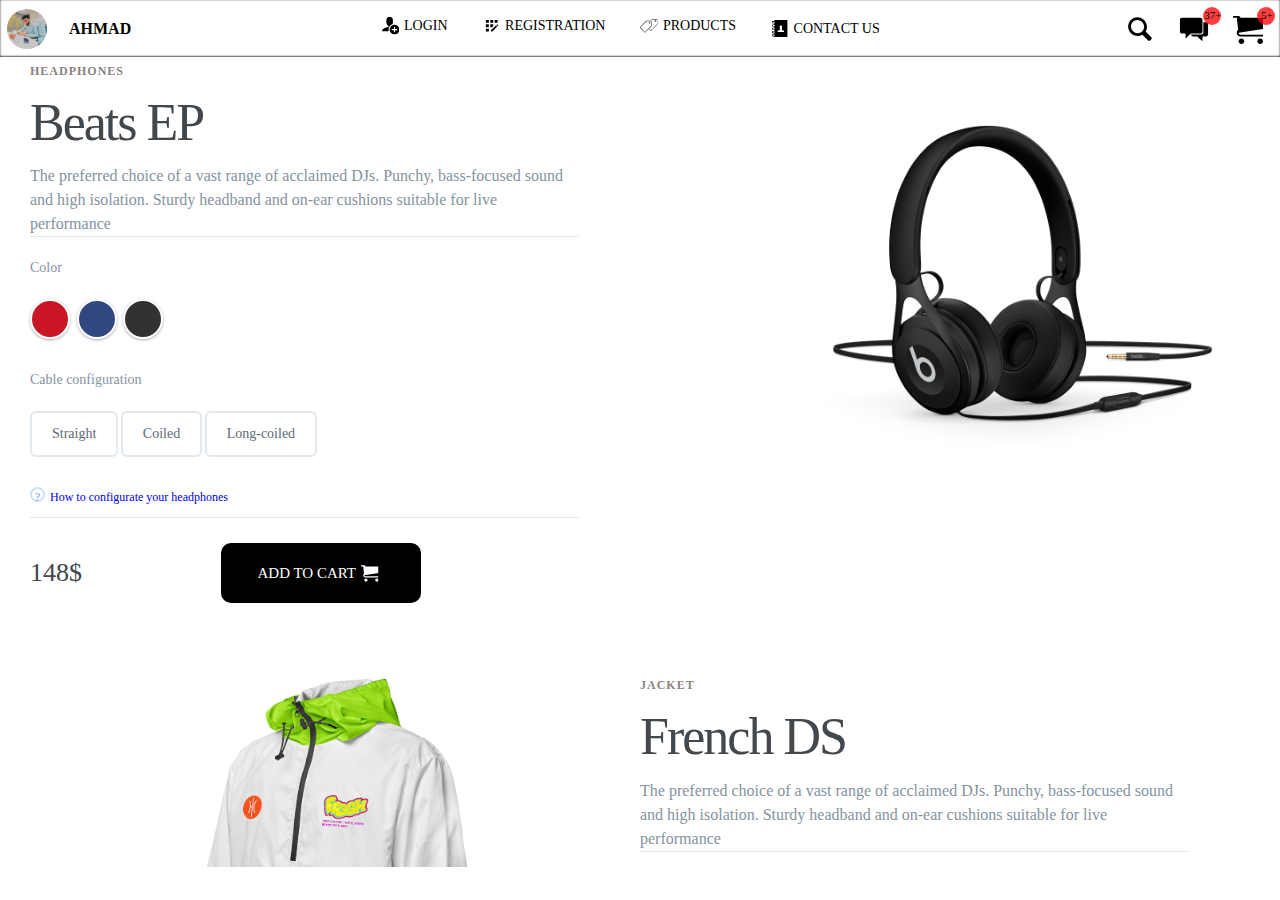
==== index.html @ bdda1ab7 "12t" ====
<!DOCTYPE html>
<html lang="en">


<head>
    <meta charset="UTF-8">
    <meta http-equiv="X-UA-Compatible" content="IE=edge">
    <meta name="viewport" content="width=device-width, initial-scale=1.0">
    <title>#MaNgo Marketplace</title>

    <link rel="stylesheet" href="https://cdnjs.cloudflare.com/ajax/libs/font-awesome/6.0.0/css/all.min.css" />
    <!-- <link href="https://fonts.googleapis.com/css?family=Lato:100,300,400,700,900" rel="stylesheet"> -->
    <!--    <link rel="stylesheet" href="./CSS-Codes/icon-font.css"> -->
    <link rel="stylesheet" href="./css/indexstyle.css">
    <link rel="shortcut icon" href="img/favicon-1.jpeg">

    <!-- footer -->
    <!-- <link rel="stylesheet" href="https://cdnjs.cloudflare.com/ajax/libs/twitter-bootstrap/4.1.3/css/bootstrap.min.css"> -->
    <!-- <link rel="stylesheet" href="https://cdnjs.cloudflare.com/ajax/libs/ionicons/2.0.1/css/ionicons.min.css"> -->

</head>

<body>
    <header class="header__fix">
        <!-- Header main -->
        <!-- <div>
            <h1 id="go-to-main" class="heading">
                <p class="bold-to-normal">MaNgo Marketplace</p>
            </h1>
        </div> -->
        <!-- navbar header -->
        <div class="header">
            <div class="user-nav user-nav__user">
                <img src="img/user.jpg" alt="User Photo" class="user-nav__user-photo">
                <span class="user-nav__user-name">Ahmad</span>
            </div>
            <!-- sub-header -->
            <nav>
                <ul class=" header sub-header">
                    <li class="sub-header__item  sub-header__item--active">
                        <a href="#login" class="sub-header__link">
                            <svg class="sub-header__icon">
                                <use xlink:href="img/sprite.svg#icon-user"></use>
                            </svg>
                            <span>Login</span>
                        </a>
                    </li>
                    <li class="sub-header__item ">
                        <a href="/Registration.html" class="sub-header__link">
                            <svg class="sub-header__icon">
                                <use xlink:href="img/sprite.svg#icon-registration"></use>
                            </svg>
                            <span>Registration</span>
                        </a>
                    </li>
                    <li class="sub-header__item ">
                        <a href="/Product.html" class="sub-header__link">
                            <svg class="sub-header__icon">
                                <use xlink:href="img/sprite.svg#icon-product"></use>
                            </svg>
                            <span>ProductS</span>
                        </a>
                    </li>
                    <li class="sub-header__item ">
                        <a href="./Contact.html" class="sub-header__link">
                            <svg class="sub-header__icon">
                                <use xlink:href="img/sprite.svg#icon-contact"></use>
                            </svg>
                            <span>Contact us</span>
                        </a>
                    </li>
                </ul>
                <!-- <div class="legal">
                        &copy; 2023 by <a href="#" class="l__link">Ahmad</a> All rights reserved.
                    </div> -->
            </nav>
            <nav class="user-nav ">
                <div class="user-nav__icon-box">
                    <svg class="user-nav__icon">
                        <use xlink:href="img/sprite.svg#icon-magnifying-glass"></use>
                    </svg>
                </div>
                <div class="user-nav__icon-box">
                    <svg class="user-nav__icon">
                        <use xlink:href="img/sprite.svg#icon-chat"></use>
                    </svg>
                    <span class="user-nav__notification">37+</span>
                </div>
                <div class="user-nav__icon-box">
                    <svg class="user-nav__icon">
                        <use xlink:href="img/sprite.svg#icon-cart"></use>
                    </svg>
                    <span class="user-nav__notification">5+</span>
                </div>
            </nav>
        </div>
    </header>
    <nav class="navigation ">
        <input type="checkbox" class=" navigation__checkbox" id="navi-toggle">
        <label for="navi-toggle" class="navigation__button">
            <span class="navigation__icon"> &nbsp </span>
        </label>
        <div class="navigation__background">&nbsp;</div>
        <nav class="navigation__nav">
            <ul class="navigation__list">
                <li class="navigation__item"><a href="./index.html" class="navigation__link"> home </a></li>
                <li class="navigation__item"><a href="#login" class="navigation__link">Login </a></li>
                <li class="navigation__item"><a href="/Registration.html" class="navigation__link">Registration </a>
                </li>
                <li class="navigation__item"><a href="/Product.html" class="navigation__link">Products </a></li>
                <li class="navigation__item"><a href="./Contact.html" class="navigation__link">Contact US </a></li>
            </ul>
        </nav>
    </nav>
    <section class="container">
        <div class="popup " id="login">
            <div class="popup__content ">
                <div>
                    <div class="home-page__form">
                        <form action="#" class="form">
                            <div class="u-margin-bottom-medium  ">
                                <h1 class="heading-login">Login</h1>
                            </div>

                            <div class="form__group">
                                <input id="login-here" type="text" class="form__input" placeholder="Full Name">
                                <label for="name" class="form__label">User Name</label>
                            </div>
                            <!-- <div class="form__group">
                                    <input type="email" class="form__input" placeholder="Email address" id="email"
                                        required>
                                    <label for="email" class="form__label">Email address</label>
                                </div> -->
                            <div class="form__group">
                                <input type="password" class="form__input" placeholder="Your Password" id="password">
                                <label for="password" class="form__label">Password</label>
                            </div>
                            <div class="l-1__1">
                                <a href="#">Forgot Password?</a>
                            </div>
                            <div class="form__group">
                                <button href="go-to-main" class="btn">Login &rarr; </button>
                            </div>
                            <div class="l-1">
                                <!-- l-1 label in _popup.scss at last.-->
                                <strong> Don't have an account? <a href="/Registration.html">Register</a> </strong>
                            </div>
                        </form>
                    </div>
                </div>
            </div>
        </div>
        <div class="content">
            <!-- contact Section Popup -->
            <div class="web-page">
                <!-- <main class="manu-page"> -->
                <div><!-- Left Column / Headphones Image -->
                    <div class="left-column">
                        <!-- <img data-image="black" src="img/black.png" alt=""> -->
                        <!-- <img data-image="blue" src="img/blue.png" alt=""> -->
                        <img data-image="red" class="active left-column__red left-column__img" src="img/black.png"
                            alt="redd">
                    </div>


                    <!-- Right Column -->
                    <div class="right-column">

                        <!-- Product Description -->
                        <div class="product-description">
                            <span>Headphones</span>
                            <h1>Beats EP</h1>
                            <p>The preferred choice of a vast range of acclaimed DJs. Punchy, bass-focused sound and
                                high
                                isolation. Sturdy headband and on-ear cushions suitable for live performance</p>
                        </div>

                        <!-- Product Configuration -->
                        <div class="product-configuration">

                            <!-- Product Color -->
                            <div class="product-color">
                                <span>Color</span>

                                <div class="color-choose">
                                    <div>
                                        <input data-image="red" type="radio" id="red" name="color" value="red" checked>
                                        <label for="red"><span></span></label>
                                    </div>
                                    <div>
                                        <input data-image="blue" type="radio" id="blue" name="color" value="blue">
                                        <label for="blue"><span></span></label>
                                    </div>
                                    <div>
                                        <input data-image="black" type="radio" id="black" name="color" value="black">
                                        <label for="black"><span></span></label>
                                    </div>
                                </div>

                            </div>

                            <!-- Cable Configuration -->
                            <div class="cable-config">
                                <span>Cable configuration</span>

                                <div class="cable-choose">
                                    <button>Straight</button>
                                    <button>Coiled</button>
                                    <button>Long-coiled</button>
                                </div>

                                <a href="#">How to configurate your headphones</a>
                            </div>
                        </div>

                        <!-- Product Pricing -->
                        <div class="product-price">
                            <span>148$</span>
                            <a href="#" class="btn btn-cart">Add to cart
                                <svg class="sub-header__icon-contact sub-header__icon-contact__1">
                                    <use xlink:href="img/sprite.svg#icon-cart"></use>
                                </svg>
                            </a>
                        </div>
                    </div>
                </div>
                <div>
                    <!-- 2 -->

                    <!-- Left Column / Headphones Image -->
                    <div class="left-column-1">
                        <!-- <img data-image="black" src="img/black.png" alt=""> -->
                        <!-- <img data-image="blue" src="img/blue.png" alt=""> -->
                        <img data-image="red" class="active  left-column__red-1 left-column__img" src="img/jacket.png"
                            alt="red">
                    </div>


                    <!-- Right Column -->
                    <div class=" right-column right-column__1">

                        <!-- Product Description -->
                        <div class="product-description">
                            <span>Jacket</span>
                            <h1>French DS</h1>
                            <p>The preferred choice of a vast range of acclaimed DJs. Punchy, bass-focused sound and
                                high
                                isolation. Sturdy headband and on-ear cushions suitable for live performance</p>
                        </div>

                        <!-- Product Configuration -->
                        <div class="product-configuration">

                            <!-- Product Color -->
                            <div class="product-color">
                                <span>Color</span>

                                <div class="color-choose">
                                    <div>
                                        <input data-image="red" type="radio" id="red" name="color" value="red" checked>
                                        <label for="red"><span></span></label>
                                    </div>
                                    <div>
                                        <input data-image="blue" type="radio" id="blue" name="color" value="blue">
                                        <label for="blue"><span></span></label>
                                    </div>
                                    <div>
                                        <input data-image="black" type="radio" id="black" name="color" value="black">
                                        <label for="black"><span></span></label>
                                    </div>
                                </div>

                            </div>

                            <!-- Cable Configuration -->
                            <div class="cable-config">
                                <span> Adjustable Size</span>

                                <div class="cable-choose">
                                    <button>Straight</button>
                                    <button>Coiled</button>
                                    <button>Long-coiled</button>
                                </div>

                                <a href="#">How to measure your size</a>
                            </div>
                        </div>

                        <!-- Product Pricing -->
                        <div class="product-price-1">
                            <span>561$</span>
                            <!-- <p> <del> 650$ </del> </p> -->
                            <a href="#" class="btn btn-cart">Add to cart
                                <svg class="sub-header__icon-contact sub-header__icon-contact__1">
                                    <use xlink:href="img/sprite.svg#icon-cart"></use>
                                </svg>
                            </a>

                        </div>
                    </div>
                </div>
            </div>
            <h1 class="h1">Top RAted International Brands

            </h1>
            <div class="section-product">

                <div class="card">
                    <div class="imgBx">
                        <img src="./img/apple.jpg" alt="">
                    </div>
                    <div class="contenntt">
                        <span class="price">
                            <a target="_blank" href="https://www.apple.com/">Apple</a>
                        </span>
                        <ul>
                            <li><b>Electronics</b></li>
                            <li>International Electronics</li><br />
                            <p>Your Choice Is Our First Priority.</p>
                        </ul>
                    </div>
                </div>
                <div class="card">
                    <div class="imgBx">
                        <img src="./img/H & M.jpg" alt="">
                    </div>
                    <div class="contenntt">
                        <span class="price">
                            <a target="_blank" href="https://www2.hm.com/de_de/index.html">H & M</a>
                        </span>
                        <ul>
                            <li><b>H&M's Fashions</b></li>
                            <li>International Women Fashions</li><br />
                            <p>Your Choice Is Our First Priority.</p>
                        </ul>
                    </div>
                </div>
                <div class="card">
                    <div class="imgBx">
                        <img src="./img/nike.jpg" alt="">
                    </div>
                    <div class="contenntt">
                        <span class="price">
                            <a target="_blank" href="https://www.nike.com/">Nike</a>
                        </span>
                        <ul>
                            <li><b>Inspire Athletes</b></li>
                            <li>International Sports</li><br />
                            <p>Your Choice Is Our First Priority.</p>
                        </ul>
                    </div>
                </div>
            </div>
            <a href="./product.html" class="  btn btn--black btn--white ">More Brands</a>
            <h2 class="h1">
                <span>G</span>
                <span>A</span>
                <span>R</span>
                <span>M</span>
                <span>E</span>
                <span>N</span>
                <span>T</span>
                <span>S</span>
                <span> </span>
                <span> </span>
                <span>B</span>
                <span>R</span>
                <span>A</span>
                <span>N</span>
                <span>D</span>
            </h2>
            <div class="section-product">
                <div class="card-2">
                    <div class="card-2__side card-2__side--front  ">
                        <div class="card-2__picture card-2__picture--1  ">
                            &nbsp;
                        </div>

                        <h4 class="card-2__heading"><span class="card-2__heading-span ">Royal Tag</span>
                        </h4>
                        </br>
                        <h4 class="card-2__heading"><span class="card-2__heading-span card-2__heading-span--1 ">Men's
                                Collection</span>
                        </h4>


                    </div>
                    <div class="card-2__side card-2__side--back card-2__side--back-1 ">
                        <div class="card-2__cta">
                            <div class="card-2__price-box">
                                <p class="card-2__price-only">Deal Minimum Order</p>
                                <p class="card-2__price-value">$297</p>
                            </div>
                            <a href="#" class="btn btn--black"> Order now</a>
                        </div>
                    </div>
                </div>
                <div class="card-2">
                    <div class="card-2__side card-2__side--front  ">
                        <div class="card-2__picture card-2__picture--2  ">
                            &nbsp;
                        </div>

                        <h4 class="card-2__heading"><span class="card-2__heading-span ">Uniworth</span>
                        </h4>
                        </br>
                        <h4 class="card-2__heading"><span class="card-2__heading-span card-2__heading-span--1 ">Men's
                                Clothing
                                Store</span>
                        </h4>


                    </div>
                    <div class="card-2__side card-2__side--back card-2__side--back-2 ">
                        <div class="card-2__cta">
                            <div class="card-2__price-box">
                                <p class="card-2__price-only">Deal Minimum Order</p>
                                <p class="card-2__price-value">$146</p>
                            </div>
                            <a href="#" class="btn btn--black"> Order now</a>
                        </div>
                    </div>
                </div>
                <div class="card-2">
                    <div class="card-2__side card-2__side--front  ">
                        <div class="card-2__picture card-2__picture--4  ">
                            &nbsp;
                        </div>

                        <h4 class="card-2__heading"><span class="card-2__heading-span ">T-collar</span>
                        </h4>
                        </br>
                        <h4 class="card-2__heading"><span class="card-2__heading-span card-2__heading-span--1 ">Summer
                                Collection</span>
                        </h4>
                    </div>
                    <div class="card-2__side card-2__side--back card-2__side--back-4">
                        <div class="card-2__cta">
                            <div class="card-2__price-box">
                                <p class="card-2__price-only">Deal Minimum Order</p>
                                <p class="card-2__price-value">$146</p>
                            </div>
                            <a href="#" class="btn btn--black"> Order now</a>
                        </div>
                    </div>
                </div>
            </div>
            <a href="./product.html" class="  btn btn--black btn--white ">More Brands</a>
            <h2 class="h1">
                <span>E</span>
                <span>L</span>
                <span>E</span>
                <span>C</span>
                <span>T</span>
                <span>R</span>
                <span>O</span>
                <span>N</span>
                <span>I</span>
                <span>C</span>
                <span> </span>
                <span> </span>
                <span>P</span>
                <span>R</span>
                <span>O</span>
                <span>D</span>
                <span>U</span>
                <span>C</span>
                <span>T</span>
                <span>S</span>

            </h2>
            <div class="section-product section-product-3">
                <div class="card-3">
                    <div class="front front1">
                        <div class="content2">
                            <img src="./img/electronic1.jpg">
                        </div>
                    </div>
                    <div class="front front2">
                        <div class="content2">
                            <p>Lorem ipsum dolor sit amet consectetur adipisicing elit. Quas cum cumque minus iste
                                veritatis provident at.</p>
                            <a href="./product.html" class="btn btn--black btn--white btn--white__readmore">Read
                                More</a>
                        </div>
                    </div>
                </div>
                <div class="card-3">
                    <div class="front front1">
                        <div class="content2">
                            <img src="./img/electronic2.jpg">

                        </div>
                    </div>
                    <div class="front front2">
                        <div class="content2">
                            <p>Lorem ipsum dolor sit amet consectetur adipisicing elit. Quas cum cumque minus iste
                                veritatis provident at.</p>
                            <a href="./product.html" class="btn btn--black btn--white btn--white__readmore">Read
                                More</a>
                        </div>
                    </div>
                </div>
                <div class="card-3">
                    <div class="front front1">
                        <div class="content2">
                            <img src="./img/electronic3.jpg">

                        </div>
                    </div>
                    <div class="front front2">
                        <div class="content2">
                            <p>Lorem ipsum dolor sit amet consectetur adipisicing elit. Quas cum cumque minus iste
                                veritatis provident at.</p>
                            <a class="btn btn--black btn--white btn--white__readmore" href="./product.html">Read
                                More</a>
                        </div>
                    </div>
                </div>
            </div>
            <a href="./product.html" class="  btn btn--black btn--white ">More Brands</a>
            <!-- <footer>
               
            </footer> -->

            <div class="footer-data">
                <footer>
                    <div class="footer-data-main">
                        <div class="footer-data-main-info">
                            <div class="footer-data-main-info-data">
                                <div class="col-sm-4 col-md-3 item">
                                    <h3>Services</h3>
                                    <ul>
                                        <li><a href="#">Top Rated International Brands </a></li>
                                        <li><a href="#">International Electronics Products </a></li>
                                        <li><a href="#">International Garments Brand </a></li>
                                    </ul>
                                </div>
                                <div class="col-sm-4 col-md-3 item">
                                    <h3>About</h3>
                                    <ul>
                                        <li><a href="#">Company</a></li>
                                        <li><a href="#">Team</a></li>
                                        <li><a href="#">Legacy</a></li>
                                    </ul>
                                </div>
                                <div class="col-sm-4 col-md-3 item">
                                    <h3>Careers</h3>
                                    <ul>
                                        <li><a href="#">Job openings</a></li>
                                        <li><a href="#">Employee success</a></li>
                                        <li><a href="#">Benefits</a></li>
                                    </ul>
                                </div>
                                <div class="col-sm-4 col-md-3 item">
                                    <h3>Information</h3>
                                    <ul>
                                        <li><a href="#">Ground Flour, MaNgo Market Faisalabad, Pakistan</a></li>
                                        <li><a href="#">+92 313 12345678</a></li>
                                        <li><a href="#">MaNgo@gmail.com</a></li>
                                        <!-- <li><a href="#">advancecss@gmail.com</a></li> -->
                                    </ul>
                                </div>
                            </div>
                        </div>
                    </div>
                    <!-- <div class="wrapper">
                        <div class="icons facebook">
                            <div class="tooltip">
                                Snapchat
                            </div>
                            <span> <i class="fab fa-snapchat"></i></span>
                        </div>

                        <div class="icons instagram">
                            <div class="tooltip">
                                InStagram
                            </div>
                            <span> <i class="fab fa-instagram"></i></span>
                        </div>

                        <div class="icons twitter">
                            <div class="tooltip">
                                WhatSApp
                            </div>
                            <span> <i class="fab fa-whatsapp"></i></span>
                        </div>

                        <div class="icons youtube">
                            <div class="tooltip">
                                YouTube
                            </div>
                            <span> <i class="fab fa-youtube"></i></span>
                        </div>
                    </div> -->
                    <div class="legal">
                        .Copyright &copy;by <a href="#" class="l__link">Ahmad</a> All rights reserved 2023.
                    </div>
                </footer>
            </div>
        </div>

    </section>

</body>

</html>
---- css/indexstyle.css ----
:root {
  --color-grey-light-1: #faf9f9;
  --color-grey-light-2: #f4f2f2;
  --color-grey-light-3: #f0eeee;
  --color-grey-light-4: #ccc;
  --color-grey-dark-2: #777;
  --color-grey-dark-3: #999;
  --shadow-dark: 0 2rem 6rem rgba(0, 0, 0, .3);
  --shadow-light: 0 2rem 5rem rgba(0, 0, 0, .06);
  --line: 1px solid var(--color-grey-light-2); }

/* to test - changed*/
* {
  margin: 0;
  padding: 0;
  box-sizing: border-box;
  font-family: 'Sedgwick Ave Display', cursive;
  outline: none;
  border: none;
  text-decoration: none; }

*,
*::before,
*::after {
  box-sizing: inherit; }

html {
  box-sizing: border-box;
  font-size: 62.5%;
  background-color: #ffffff; }
  @media only screen and (max-width: 68.75em) {
    html {
      font-size: 50%; } }
  @media only screen and (max-width: 56.25em) {
    html {
      font-size: 40%; } }
  @media only screen and (max-width: 800px) {
    html {
      font-size: 35%; } }
  @media only screen and (max-width: 750px) {
    html {
      font-size: 32%; } }

body {
  font-family: 'Open Sans', sans-serif;
  font-weight: 400;
  line-height: 1.6;
  color: rgba(105, 94, 94, 0.8);
  min-height: 100vh;
  scroll-behavior: smooth; }

.container {
  overflow: scroll;
  overflow-x: hidden;
  width: 100vw;
  height: 90vh;
  scroll-behavior: smooth; }
  @media only screen and (max-width: 56.25em) {
    .container {
      height: 92vh;
      padding-top: 10rem; } }
  @media only screen and (max-width: 37.5em) {
    .container {
      padding-top: 7rem; } }
  @media only screen and (max-width: 31.25em) {
    .container {
      padding-top: 4rem; } }

.content {
  height: 82vh;
  width: 100%;
  max-width: 1500px;
  margin: 0 auto;
  background: transparent; }

.web-page {
  padding: 3rem; }
  @media screen and (min-width: 31.25em) and (max-width: 37.5em) {
    .web-page {
      height: 115rem; } }

.section-login {
  margin: 1rem auto;
  width: 80%; }

.heading-login {
  text-align: center;
  font-style: italic;
  font-size: 3.5rem;
  text-transform: uppercase;
  font-weight: 700;
  display: inline-block;
  background-image: linear-gradient(to left, rgba(0, 0, 0, 0.4), #000);
  -webkit-background-clip: text;
  color: transparent;
  letter-spacing: .2rem;
  transition: all .2s;
  width: 100%;
  padding: 1rem 0; }
  .heading-login:hover {
    transform: translateY(2px);
    text-shadow: 0.5rem 0.5rem 2.5rem rgba(0, 0, 0, 0.2); }

.sub-header {
  animation: moveInBottom .7s ease-out; }

.header {
  display: flex;
  justify-content: space-between;
  align-items: center;
  list-style: none; }
  .header__fix {
    list-style: none;
    font-size: 1.4rem;
    width: 100%;
    opacity: 999;
    overflow: hidden;
    z-index: 999;
    box-shadow: inset 0px -0.5px 2px 0px #000;
    background: #FFFFFF; }
  @media only screen and (max-width: 37.5em) {
    .header {
      padding-right: 5%; } }

.user-nav {
  align-self: stretch;
  display: flex;
  align-items: center;
  padding-right: .5rem; }
  .user-nav > * {
    padding: 0 .7rem;
    cursor: pointer;
    height: 100%;
    display: flex;
    align-items: center;
    fill: #000; }
  .user-nav > *:hover {
    fill: rgba(105, 94, 94, 0.45);
    transform: translateY(1px);
    transition: all .1s; }
  .user-nav__icon-box {
    position: relative; }
  .user-nav__icon {
    height: 3rem;
    width: 4rem; }
  .user-nav__icon:hover::before {
    outline: none;
    transition: all .2s;
    transform: translateY(2px);
    width: 100%; }
  .user-nav__notification {
    font-size: 1.1rem;
    height: 1.8rem;
    width: 1.8rem;
    border-radius: 50%;
    background: rgba(255, 0, 0, 0.753);
    color: #000;
    position: absolute;
    top: .7rem;
    right: 0rem;
    padding-left: .15rem;
    display: flex;
    justify-content: center;
    align-items: center; }
  .user-nav__user-photo {
    height: 4rem;
    border-radius: 50%;
    margin-right: 1rem;
    animation: moveInRight 2s ease-out;
    animation-delay: .2s;
    cursor: progress; }
  .user-nav__user-name {
    justify-content: center;
    align-items: center;
    padding-left: .5rem;
    font-size: 1.6rem;
    color: #000;
    animation: moveInRight 2s ease-out;
    animation-delay: .2s;
    font-weight: bold;
    text-transform: uppercase; }

@media only screen and (max-width: 37.5em) {
  .sub-header {
    opacity: 0;
    overflow: hidden;
    width: .5rem; } }

.sub-header__item:not(:last-child) {
  margin-bottom: .5rem; }

.sub-header__link::before {
  content: "";
  position: absolute;
  top: 0;
  left: 0;
  height: 100%;
  border-radius: 1rem;
  background: rgba(105, 94, 94, 0.3);
  transform: scaleY(0);
  transition: transform 0.2s, width 0.4s cubic-bezier(1, 0, 0, 1) 0.2s, background-color 0.1s; }

.sub-header__link:hover::before {
  transform: scaleY(1);
  transition: all .2s;
  width: 100%; }

.sub-header__link:link, .sub-header__link:visited {
  color: #000;
  text-decoration: none;
  text-transform: uppercase;
  display: block;
  padding: 1.5rem 1.5rem;
  position: relative;
  z-index: 10;
  display: flex;
  align-items: center; }

.sub-header__icon {
  width: 1.75rem;
  height: 1.75rem;
  margin: 0 .5rem;
  fill: #000; }
  .sub-header__icon-contact {
    width: 1.75rem;
    height: 1.75rem;
    margin: 0 .5rem;
    fill: #695e5e; }
    .sub-header__icon-contact__1 {
      fill: #FFFFFF; }

.sub-header__icon:hover, .sub-header__link:hover {
  transform: translateY(2px);
  transition: all .2s;
  color: #695e5e;
  font-weight: bold;
  fill: #695e5e; }

.popup {
  height: 100%;
  width: 100%;
  position: fixed;
  top: 0;
  left: 0;
  background: rgba(0, 0, 0, 0.955);
  z-index: 9999;
  opacity: 0;
  visibility: hidden;
  transition: all .3s; }
  .popup__content {
    margin: 10% auto;
    height: 50rem;
    width: 40rem;
    background-color: #FFFFFF;
    box-shadow: -0.2rem 1rem 1rem 0 #FFFFFF;
    display: table;
    overflow: hidden;
    opacity: 0;
    transform: translate(-50%, -50%) scale(0.25);
    transition: all .5s .2s; }
  .popup:target {
    opacity: 1;
    visibility: visible; }
  .popup:target .popup__content {
    opacity: 1;
    transform: translate(0%, 30%) scale(1);
    transform: rotate(3deg); }
  .popup__close:link, .popup__close:visited {
    color: #ff0000;
    position: absolute;
    top: 2.5rem;
    right: 2.5rem;
    font-size: 3rem;
    text-decoration: none;
    display: inline-block;
    transition: all .2s;
    line-height: 1; }
  .popup__close:hover {
    color: #695e5e; }

.l-1 {
  font-size: 1.7rem;
  color: #000;
  text-align: center;
  padding: .5rem 1rem; }
  .l-1__1 {
    font-size: 1.3rem;
    color: #000;
    text-align: left;
    padding: .5rem;
    margin: -1rem 2rem 2rem 2rem; }
    .l-1__1:hover {
      transform: translateY(0.7px);
      transition: all .1s; }

.form {
  background: rgba(255, 255, 255, 0.9);
  padding: 2rem;
  transition: all .2s;
  margin: 5rem 2rem;
  height: 40rem;
  width: 45rem;
  box-shadow: inset 0 0 1rem #000;
  transform: rotate(-3deg);
  transition: all .1s;
  /*
    // radio

    &__radio-group {
        width: 49%;
        display: inline-block;
        display: flex;
        justify-content: space-between;

    }

    &__radio-input {
        display: none;
    }

    &__radio-label {
        font-size: 1.3rem;
        cursor: pointer;
        position: relative;
        // padding-left: 2.5rem;
        padding: 0 2.5rem;
        color: red;
        margin-bottom: 1rem;

        // display: flex;
        // justify-content: space-evenly;
    }

    &__radio-button {
        height: 1.7rem;
        width: 1.7rem;
        border: .3rem solid $color-white;
        border-radius: 50%;
        display: inline-block;
        position: absolute;
        left: 0;
        // top: -.4rem;

        &::after {
            content: "";
            display: block;
            // height: 1rem;
            height: .7rem;
            width: .7rem;
            border-radius: 50%;
            position: absolute;
            top: 50%;
            left: 50%;
            transform: translate(-50%, -50%);
            background-color: $color-white;
            opacity: 0;
            transition: opacity .2s;
        }

    }

    &__radio-input:checked~&__radio-label &__radio-button::after {
        opacity: 1;

    }*/
  /*
    &__groupp:not(:last-child) {
        margin-bottom: 0.2rem;
        transition: all .2s;
        margin-left: 2rem;


        // &:hover {
        //     transform: skewY(0deg) skewX(0deg) scale(1.01);
        //     text-shadow: 0.5rem 1rem 2rem rgba(255, 255, 255, 0.2);
        // }

    }

    &__inputt {
        font-size: 1rem;
        font-family: inherit;
        color: $color-grey-light-1;
        padding: 1rem 3rem;
        border-radius: .7rem;
        background-color: rgba($color-black, .55);
        border: none;
        border-bottom: 2px solid transparent;
        width: 65%;
        display: block;
        transition: all .3s;

        &:focus {
            outline: none;
            box-shadow: 0 1rem 2rem rgba($color-black, .1);
            border-bottom: 2px solid $color-grey-light-1;
            transform: skewY(0deg) skewX(0deg) scale(1.02);
            text-shadow: 0.5rem 1rem 2rem rgb(255, 255, 255);

        }

        &:focus:invalid {
            border-bottom: 2px solid $color-primary-dark;
            transform: skewY(0deg) skewX(0deg) scale(1.02);
            text-shadow: 0.5rem 1rem 2rem rgba(255, 255, 255, 0.2);
        }

        &::-webkit-inputt-placeholder {
            color: $color-grey-light-2;
            transform: skewY(0deg) skewX(0deg) scale(1.02);
            text-shadow: 0.5rem 1rem 2rem rgba(255, 255, 255, 0.2);

        }
    }

    &__labell {

        font-size: 1rem;
        font-weight: 400;
        margin-left: 2rem;
        margin-top: 0rem;
        margin-bottom: .5rem;
        display: block;
        transition: all .3s;
        color: $color-black;
        height: 1rem;
    }

    &__inputt:placeholder-shown+&__labell {
        opacity: 0;
        visibility: hidden;
        transform: translateY(-4rem);
        color: $color-white;


    }*/ }
  .form__r {
    margin: 0 auto;
    transform: rotate(0deg);
    height: auto;
    width: auto; }
  .form__group:not(:last-child) {
    margin: 0 1.5rem; }
  .form__input {
    font-size: 1.5rem;
    font-family: inherit;
    padding: 2% 7%;
    border-radius: .7rem;
    border: 1px solid rgba(0, 0, 0, 0.2);
    border-bottom: 3px solid transparent;
    box-shadow: 0.5rem 0.5rem 0.7rem -0.5rem #000;
    width: 100%;
    display: block;
    transition: all .3s; }
    .form__input:focus {
      outline: none;
      box-shadow: 0 1rem 2rem rgba(0, 0, 0, 0.1);
      border-bottom: 3px solid #ff0000;
      transform: skewY(0deg) skewX(0deg) scale(1.02);
      text-shadow: 0.5rem 1rem 2rem rgba(255, 255, 255, 0.2); }
    .form__input:focus:invalid {
      border-bottom: 3px solid #000;
      transform: skewY(0deg) skewX(0deg) scale(1.05);
      text-shadow: 0.5rem 1rem 2rem rgba(255, 255, 255, 0.2); }
    .form__input::-webkit-input-placeholder {
      color: #695e5e;
      transform: skewY(0deg) skewX(0deg) scale(1.08);
      text-shadow: 0.5rem 1rem 2rem rgba(255, 255, 255, 0.2); }
    .form__input-1 {
      height: 100%;
      width: 100%;
      border: none;
      outline: none;
      font-size: 16px;
      background: #ffffff;
      border-radius: 1rem;
      padding: 0 15px;
      resize: none; }
  .form__label {
    font-size: 1.4rem;
    font-weight: 700;
    margin-left: 2rem;
    margin-top: .7rem;
    display: block;
    transition: all .3s;
    color: #695e5e; }
  .form__input:placeholder-shown + .form__label {
    opacity: 0;
    visibility: hidden;
    transform: translateY(-4rem);
    color: #FFFFFF; }

/*
.l {
    // background-color: red ;
    padding: 10rem 0;
    font-size: 1.4rem;
    // color: white;

    &__link {

        &:link,
        &:visited {
            color: $color-white;
            background-color: $color-grey-dark-1;
            text-decoration: none;
            text-transform: uppercase;
            display: inline-block;
            transition: all .2s;
        }

        &:hover,
        &:active {
            color: #6f7cf1;
            box-shadow: 0 1rem 2rem rgba($color-black, .4);
            transform: rotate(5deg) scale(1.3);
        }
    }

}*/
.btn {
  font-size: 1.5rem;
  height: 4rem;
  width: 20rem;
  margin: .5rem auto;
  font-weight: 300;
  text-transform: uppercase;
  border-radius: 10rem;
  border: none;
  color: #FFFFFF;
  position: relative;
  overflow: hidden;
  cursor: pointer;
  text-decoration: none;
  display: flex;
  align-items: center;
  justify-content: center;
  background-color: black; }
  .btn > * {
    display: inline-block;
    height: 500%;
    transition: all .2s; }
  .btn:hover {
    animation: pulsate 1s infinite;
    box-shadow: 0 1rem 2rem rgba(0, 0, 0, 0.2); }
    .btn:hover::after {
      transform: scaleX(1.4) scaleY(1.6);
      opacity: 0; }
    .btn:hover:focus {
      outline: none;
      animation: pulsate 1s infinite; }
  .btn-cart {
    height: 6rem;
    border-radius: 1rem; }
  .btn--black {
    background-color: black;
    border-radius: 1rem;
    height: 6rem; }
  .btn--white {
    text-transform: none;
    font-size: 2rem; }
    .btn--white:hover {
      background-color: rgba(105, 94, 94, 0.1);
      color: #000;
      border: 1px solid black;
      font-weight: 600; }
    .btn--white__readmore {
      font-size: 1.1rem;
      height: 3rem;
      width: 10rem;
      display: inline-block;
      text-align: center;
      border-radius: .3rem; }
      @media screen and (max-width: 768px) {
        .btn--white__readmore {
          font-size: 2rem;
          height: 6rem;
          width: 18rem; } }

.contact-page {
  width: 85%;
  background: rgba(105, 94, 94, 0.1);
  border-radius: 1rem;
  margin: 2rem auto;
  padding: 4rem; }
  @media only screen and (max-width: 68.75em) {
    .contact-page {
      width: 85%;
      padding: 4rem 3rem; } }
  @media (max-width: 56.25em) {
    .contact-page {
      margin: 0 auto;
      padding: 4rem 3rem; } }

.contentt {
  display: flex;
  align-items: center;
  justify-content: space-between; }
  @media (max-width: 56.25em) {
    .contentt {
      flex-direction: column-reverse; } }

.left-side {
  width: 25%;
  height: 100%;
  display: flex;
  flex-direction: column;
  align-items: center;
  justify-content: center;
  position: relative; }
  .left-side::before {
    content: '';
    position: absolute;
    height: 70%;
    width: 2px;
    right: -15px;
    top: 50%;
    transform: translateY(-50%);
    background: #afafb6; }
    @media (max-width: 56.25em) {
      .left-side::before {
        display: none; } }
  @media (max-width: 56.25em) {
    .left-side {
      width: 100%;
      flex-direction: row;
      margin-top: 40px;
      justify-content: center;
      flex-wrap: wrap; } }

.details {
  margin: 14px;
  text-align: center; }

.topic {
  font-size: 18px;
  font-weight: 500;
  color: #695e5e; }

.text-one,
.text-two {
  font-size: 1.4rem;
  color: rgba(105, 94, 94, 0.753); }

.right-side {
  width: 75%;
  margin-left: 75px; }
  @media only screen and (max-width: 68.75em) {
    .right-side {
      width: 90%;
      margin-left: 55px; } }
  @media (max-width: 56.25em) {
    .right-side {
      width: 100%;
      margin-left: 0; } }
  .right-side textarea {
    padding-top: 6px; }

.topic-text {
  font-size: 23px;
  font-weight: 600;
  color: #3e2093; }

.input-box {
  height: 50px;
  width: 100%;
  margin: 12px 0; }

.message-box {
  min-height: 11rem;
  box-shadow: 0.5rem 0.5rem 0.7rem -0.5rem #000;
  border-radius: 1rem;
  border: 1px solid rgba(0, 0, 0, 0.2); }

.button {
  display: inline-block;
  margin-top: 12px; }

.img-w {
  width: 100%; }

.main {
  display: grid;
  grid-template-columns: repeat(auto-fit, minmax(277px, 1fr));
  row-gap: 2.3rem;
  align-items: center;
  padding: 6rem; }
  .main h1 {
    font-size: 6rem;
    font-weight: 600;
    color: black; }
    .main h1 span {
      color: #ff0000; }
  .main h3 {
    font-size: 1.8rem;
    color: black; }
  .main p {
    line-height: 1.7;
    font-size: 1.5rem; }

.social {
  display: flex;
  flex-wrap: wrap;
  gap: 2.1rem;
  margin-top: 2.1rem; }
  .social a {
    display: grid;
    place-items: center;
    text-decoration: none;
    color: #244D61;
    font-size: 2.5rem;
    border: 1.6px solid #244D61;
    border-radius: 50%;
    padding: 0.39rem;
    text-align: center; }
    .social a:hover:nth-child(1) {
      color: #fff;
      background-color: #FFFC00;
      box-shadow: 0 0 20px #FFFC00;
      transition: all .2s ease-in-out; }
    .social a:hover:nth-child(2) {
      color: #fff;
      background-color: #e1306c;
      box-shadow: 0 0 20px #e1306c;
      transition: all .2s ease-in-out; }
    .social a:hover:nth-child(3) {
      color: #fff;
      background-color: #25D366;
      box-shadow: 0 0 20px #25D366;
      transition: all .2s ease-in-out; }
    .social a:hover:nth-child(4) {
      color: #fff;
      background-color: #CD201F;
      box-shadow: 0 0 20px  #CD201F;
      transition: all .2s ease-in-out; }

.images {
  width: 80%;
  margin-left: auto;
  position: relative;
  z-index: -1; }
  .images::before {
    content: "";
    position: absolute;
    width: 100%;
    height: calc(100% - 130px);
    left: 50%;
    bottom: 0;
    transform: translateX(-50%);
    /* background: linear-gradient(145deg, #1e2024, #23272b); */
    /* box-shadow: 10px 10px 19px #1c1e22, -10px -10px 19px #262a2e; */
    border-radius: 6px;
    z-index: -1; }
  .images::before {
    background: linear-gradient(145deg, #e2e8ec, #ffffff);
    box-shadow: 5px 5px 15px #D1D9E6, -5px -5px 15px #ffffff; }

@media screen and (max-width: 600px) {
  .menu {
    display: block;
    font-size: 1.5rem;
    font-weight: bold;
    color: #244D61; }
  .images {
    width: 100%;
    margin: auto; }
  .main {
    margin-top: 2rem; } }

@keyframes moveInLeft {
  0% {
    opacity: 0;
    transform: translateX(-5rem);
    /*rotate(-50deg)*/ }
  /* 60%{
        transform: rotate(180deg) ;
    } */
  80% {
    transform: translateX(0.5rem); }
  100% {
    opacity: 1;
    transform: translate(0);
    /*rotate(180deg)*/ } }

@keyframes moveInRight {
  0% {
    opacity: 0;
    transform: translateX(5rem); }
  80% {
    transform: translateX(-1rem); }
  100% {
    opacity: 1;
    transform: translate(0); } }

@keyframes moveInBottom {
  0% {
    opacity: 0;
    transform: translateY(3rem); }
  10% {
    opacity: .2; }
  85% {
    opacity: .5; }
  100% {
    opacity: 1;
    transform: translate(0); } }

@keyframes moveInColor {
  0% {
    background-color: #000;
    opacity: 0;
    transform: translateX(-5rem); }
  100% {
    background-color: #695e5e;
    opacity: 1;
    transform: translate(0); } }

@keyframes moveInHeading {
  0% {
    opacity: 0;
    transform: translateX(-5rem);
    font-size: 3rem; }
  100% {
    opacity: 1;
    transform: translate(0); } }

@keyframes pulsate {
  0% {
    transform: scale(1);
    box-shadow: none; }
  50% {
    transform: scale(1.05);
    box-shadow: 0 1rem 4rem rgba(0, 0, 0, 0.25); }
  100% {
    transform: scale(1);
    box-shadow: none; } }

@keyframes Zoomout {
  0% {
    transform: scale(1.25);
    box-shadow: none; }
  100% {
    transform: scale(1);
    box-shadow: none; } }

@keyframes moveInHeadingg {
  0% {
    opacity: 0;
    transform: translateX(-5rem);
    font-size: 3rem;
    color: #000;
    font-weight: bold; }
  30% {
    color: #000;
    font-weight: bold; }
  100% {
    opacity: 1;
    transform: translate(0); } }

@keyframes animation-h1 {
  100% {
    font-size: 3rem;
    height: 7rem; }
  50% {
    font-size: 3.3rem;
    height: 7rem; }
  0% {
    font-size: 3rem;
    height: 7rem; } }

@keyframes animate {
  0% {
    opacity: 0%;
    transform: rotateY(90deg);
    filter: blur(10px); }
  100% {
    opacity: 1;
    transform: rotateY(0deg);
    filter: blur(0px); } }

@keyframes moveInForm {
  0% {
    opacity: 0;
    transform: translateY(-3rem);
    /*rotate(-50deg)*/ }
  /* 60%{
        transform: rotate(180deg) ;
    } */
  100% {
    opacity: 1;
    transform: translate(0);
    /*rotate(180deg)*/ } }

@keyframes moveInColore {
  0% {
    background-color: red;
    left: 0px;
    top: 0px; }
  25% {
    background-color: yellow;
    left: 200px;
    top: 0px; }
  50% {
    background-color: blue;
    left: 200px;
    top: 200px; }
  75% {
    background-color: green;
    left: 0px;
    top: 200px; }
  100% {
    background-color: red;
    left: 0px;
    top: 0px; } }

.left-column {
  width: 65%; }
  .left-column-1 {
    width: 65%;
    margin-left: -50rem; }
  .left-column__img {
    width: 50%;
    left: 55%;
    top: 14%;
    opacity: 1;
    transition: all 0.3s ease;
    margin-left: 100%;
    animation: Zoomout .7s ease-in; }
    .left-column__img:active {
      opacity: 1; }
  @media only screen and (max-width: 31.25em) {
    .left-column__red {
      margin-left: 100%;
      margin-top: -15%; } }
  @media only screen and (max-width: 56.25em) {
    .left-column__red {
      margin-left: 100%;
      margin-top: -10%; } }
  .left-column__red-1 {
    height: 42rem;
    width: 28rem;
    margin-top: 7rem;
    margin-left: 83%; }
    @media only screen and (max-width: 37.5em) {
      .left-column__red-1 {
        margin-top: 15rem; } }
  .left-column__red:hover, .left-column__red-1:hover {
    transform: scale3d(1.1, 1.1, 1.05); }

.right-column {
  width: 45%;
  margin-top: -35%; }
  .right-column__1 {
    margin-left: 50%; }
    @media only screen and (max-width: 37.5em) {
      .right-column__1 {
        margin-top: -75%; } }

.product-description {
  border-bottom: 1px solid #E1E8EE;
  margin-bottom: 2rem; }
  .product-description span {
    font-size: 1.2rem;
    letter-spacing: 1px;
    text-transform: uppercase;
    text-decoration: none;
    font-weight: bold; }
  .product-description h1 {
    font-weight: 300;
    font-size: 5.2rem;
    color: #43484D;
    letter-spacing: -2px; }
  .product-description p {
    font-size: 1.6rem;
    font-weight: 300;
    color: #86939E;
    line-height: 2.4rem; }
    @media (max-width: 31.25em) {
      .product-description p {
        width: 55rem; } }

/* Product Configuration */
.product-color span,
.cable-config span {
  font-size: 1.4rem;
  font-weight: 400;
  color: #86939E;
  margin-bottom: 2rem;
  display: inline-block; }

/* Product Color */
.product-color {
  margin-bottom: 3rem; }

.color-choose div {
  display: inline-block; }

.color-choose input[type="radio"] {
  display: none; }

.color-choose input[type="radio"] + label span {
  display: inline-block;
  width: 4rem;
  height: 4rem;
  margin: -1px 4px 0 0;
  vertical-align: middle;
  cursor: pointer;
  border-radius: 50%; }

.color-choose input[type="radio"] + label span {
  border: 2px solid #FFFFFF;
  box-shadow: 0 1px 3px 0 rgba(0, 0, 0, 0.33); }

.color-choose input[type="radio"]#red + label span {
  background-color: #C91524; }

.color-choose input[type="radio"]#blue + label span {
  background-color: #314780; }

.color-choose input[type="radio"]#black + label span {
  background-color: #323232; }

.color-choose input[type="radio"]:checked + label span {
  background-image: url(../check-icn.svg);
  background-repeat: no-repeat;
  background-position: center; }

/* Cable Configuration */
.cable-choose {
  margin-bottom: 2rem; }

.cable-choose button {
  border: 2px solid #E1E8EE;
  border-radius: 6px;
  padding: 1.3rem 2rem;
  font-size: 1.4rem;
  color: #5E6977;
  background-color: #fff;
  cursor: pointer;
  transition: all .5s; }

.cable-choose button:hover,
.cable-choose button:active,
.cable-choose button:focus {
  border: 2px solid #86939E;
  outline: none; }

.cable-config {
  border-bottom: 1px solid #E1E8EE;
  margin-bottom: 2rem; }
  .cable-config a {
    text-decoration: none;
    font-size: 1.2rem;
    margin: 1rem 0;
    display: inline-block; }
    .cable-config a:before {
      content: "?";
      height: 1.5rem;
      width: 1.5rem;
      border-radius: 50%;
      border: 2px solid rgba(53, 142, 215, 0.5);
      display: inline-block;
      text-align: center;
      line-height: 1.6rem;
      opacity: 0.5;
      margin-right: .5rem; }

/* Product Price */
.product-price {
  display: flex;
  align-items: center; }
  @media only screen and (max-width: 56.25em) {
    .product-price {
      justify-content: flex-start;
      flex-direction: row-reverse; } }
  .product-price-1 {
    display: flex;
    font-size: 2.6rem;
    font-weight: 300;
    color: #43474D;
    margin-right: 2rem;
    align-items: center; }
    @media only screen and (max-width: 56.25em) {
      .product-price-1 {
        justify-content: flex-start;
        flex-direction: row; } }

.product-price,
.product-price-1 span {
  font-size: 2.6rem;
  font-weight: 300;
  color: #43474D;
  margin-right: 2rem; }

/* Responsive */
/*
@media (max-width: 940px) {
    

    .left-column,
    .left-column-1,
    .right-column,
    .right-column-1 {
        width: 100%;
    }

    .left-column-1 img {
        width: 300px;
        right: -12rem;
        top: -65px;
        left: initial;
    }
    .left-column img{
        width: 300px;
        right: -28rem;
        top: -65px;
        left: initial;
        
    }

}

@media (max-width: 535px) {
    .left-column img,
    .left-column-1 img {
        width: 26rem;
        top: -5.5rem;
        left: 48rem;
    }
} */
.section-product {
  display: flex;
  justify-content: space-evenly;
  align-items: center;
  height: auto;
  background: transparent;
  margin: 0 auto;
  padding: 3rem 1rem; }
  @media screen and (max-width: 37.5em) {
    .section-product {
      flex-direction: column;
      gap: 10rem;
      padding: 0; } }
  .section-product-3 {
    position: relative;
    justify-content: space-between;
    margin: 0 7rem; }
    @media screen and (max-width: 37.5em) {
      .section-product-3 {
        margin-bottom: 4rem;
        gap: 4rem; } }

.h1 {
  font-size: 3rem;
  text-align: center;
  color: black;
  animation: animation-h1 3s ease-in-out;
  animation-iteration-count: infinite;
  height: 17rem; }

h2 span {
  animation: anim 7s ease-in-out;
  animation-iteration-count: infinite;
  letter-spacing: -1rem; }
  h2 span:nth-child(1) {
    animation-delay: 0.3s; }
  h2 span:nth-child(2) {
    animation-delay: .6s; }
  h2 span:nth-child(3) {
    animation-delay: .9s; }
  h2 span:nth-child(4) {
    animation-delay: 1.2s; }
  h2 span:nth-child(5) {
    animation-delay: 1.5s; }
  h2 span:nth-child(6) {
    animation-delay: 1.8s; }
  h2 span:nth-child(7) {
    animation-delay: 2.1s; }
  h2 span:nth-child(8) {
    animation-delay: 2.4s; }
  h2 span:nth-child(9) {
    animation-delay: 2.7s; }
  h2 span:nth-child(10) {
    animation-delay: 3s; }
  h2 span:nth-child(11) {
    animation-delay: 3.3s; }
  h2 span:nth-child(12) {
    animation-delay: 3.6s; }
  h2 span:nth-child(13) {
    animation-delay: 3.9s; }
  h2 span:nth-child(14) {
    animation-delay: 4.2s; }
  h2 span:nth-child(15) {
    animation-delay: 4.5s; }
  h2 span:nth-child(16) {
    animation-delay: 4.8s; }
  h2 span:nth-child(17) {
    animation-delay: 5.1s; }
  h2 span:nth-child(18) {
    animation-delay: 5.4s; }
  h2 span:nth-child(19) {
    animation-delay: 5.7s; }
  h2 span:nth-child(20) {
    animation-delay: 6s; }

.card {
  position: relative;
  width: 40rem;
  height: 40rem;
  display: flex;
  justify-content: space-between;
  flex-direction: column; }
  @media only screen and (min-width: 68.75em) and (max-width: 75em) {
    .card {
      width: 35rem; } }
  @media screen and (max-width: 37.5em) {
    .card {
      width: 70rem;
      height: 40rem; } }
  @media screen and (max-width: 31.25em) {
    .card {
      width: 60rem;
      height: 40rem; } }
  @media screen and (max-width: 56.25em) {
    .card {
      height: 55rem; } }

.imgBx {
  position: relative;
  width: 100%;
  height: 24rem;
  border-radius: 15px; }
  @media only screen and (max-width: 56.25em) {
    .imgBx {
      height: 45rem; } }
  .imgBx:hover {
    transition: all .3s;
    transform: scale(0.975); }
  .imgBx::before {
    content: '';
    position: absolute;
    bottom: 0;
    left: 50%;
    width: 20px;
    height: 20px;
    background: transparent;
    border-radius: 50%; }
  .imgBx::after {
    content: '';
    position: absolute;
    bottom: 68px;
    left: 0;
    width: 20px;
    height: 20px;
    background: transparent;
    border-radius: 50%; }
  .imgBx img {
    width: 100%;
    height: 100%;
    object-fit: cover;
    border-radius: 15px; }

.contenntt {
  position: relative;
  width: 100%;
  height: 150px;
  background: #333;
  border-radius: 15px;
  border-top-left-radius: 0; }
  .contenntt ul {
    padding: 0 20px;
    color: #fff;
    font-size: 18px;
    padding-bottom: 5px;
    list-style: none; }
  .contenntt p {
    font-size: 14px; }
  @media only screen and (max-width: 800px) {
    .contenntt {
      margin-top: 2rem; } }

.price {
  position: absolute;
  top: -52%;
  height: 52%;
  width: 50%;
  font-size: 1.6rem;
  background: #333;
  border-top: 10px solid #ffffff;
  border-right: 10px solid #ffffff;
  border-top-right-radius: 25px; }
  .price a {
    position: relative;
    background: #fff;
    padding: 10px 20px;
    margin: 1.5rem;
    display: block;
    border-radius: 1rem;
    font-weight: 600;
    text-decoration: none;
    text-align: center;
    color: #333;
    transition: 0.5s;
    border: 2px solid #333; }
    .price a:hover {
      color: #fff;
      background: #333;
      border: 2px solid #fff;
      transform: scale(1.06);
      transition: all .2s; }

.price::after {
  content: '';
  position: absolute;
  bottom: 0;
  right: -25px;
  width: 25px;
  height: 25px;
  background: transparent;
  border-radius: 50%;
  box-shadow: -10px 10px 0 #333; }

.card-2 {
  perspective: 150rem;
  -moz-perspective: 150rem;
  position: relative;
  height: 55rem;
  width: 45rem; }
  @media screen and (max-width: 37.5em) {
    .card-2 {
      margin: 1rem auto;
      width: 65rem;
      height: 80rem; } }
  @media only screen and (min-width: 68.75em) and (max-width: 1250px) {
    .card-2 {
      width: 35rem; } }
  .card-2__side {
    height: 55rem;
    transition: all .8s ease;
    position: absolute;
    top: 0;
    left: 0;
    width: 40rem;
    backface-visibility: hidden;
    border-radius: .3rem;
    overflow: hidden;
    box-shadow: 0 1.5rem 4rem rgba(0, 0, 0, 0.15); }
    @media screen and (max-width: 37.5em) {
      .card-2__side {
        width: 65rem;
        height: 80rem;
        border-radius: rem; } }
    @media only screen and (min-width: 68.75em) and (max-width: 1250px) {
      .card-2__side {
        width: 35rem; } }
    .card-2__side--front {
      background-color: #FFFFFF; }
      .card-2__side--front-1 {
        transform: rotate(10deg); }
        .card-2__side--front-1:hover {
          transform: rotate(0);
          transition: all .3s; }
    .card-2__side--back {
      transform: rotateY(-180deg); }
      .card-2__side--back-1 {
        background-image: linear-gradient(to right bottom, #ff0000, #000); }
      .card-2__side--back-2 {
        background-image: linear-gradient(to right bottom, #000, #FFFFFF); }
      .card-2__side--back-3 {
        background-image: linear-gradient(to right bottom, #FFFFFF, #000); }
      .card-2__side--back-4 {
        background-image: linear-gradient(to right bottom, #ff0000, #000); }
  .card-2:hover .card-2__side--front {
    transform: rotateY(180deg); }
  .card-2:hover .card-2__side--back {
    transform: rotateY(0); }
  .card-2__picture {
    background-size: cover;
    height: 55rem;
    background-blend-mode: screen;
    border-top-left-radius: 3px;
    border-top-right-radius: 3px; }
    .card-2__picture--1 {
      background-image: url(../img/cloth1.jpg); }
    .card-2__picture--2 {
      background-image: url(../img/cloth2.jpg); }
    .card-2__picture--3 {
      background-image: url(../img/cloth3.jpg); }
    .card-2__picture--4 {
      background-image: url(../img/cloth2.1.jpg); }
    .card-2__picture--5 {
      background-image: url(../img/sport1.jpg); }
    .card-2__picture--6 {
      background-image: url(../img/sport2.png); }
    @media screen and (max-width: 37.5em) {
      .card-2__picture {
        width: 65rem;
        height: 80rem; } }
  .card-2__heading {
    font-size: 2.8rem;
    font-weight: 300;
    text-transform: uppercase;
    text-align: center;
    color: #FFFFFF;
    position: relative;
    top: -32rem; }
  .card-2__heading-span {
    padding: 1rem 1.5rem;
    -webkit-box-decoration-break: clone;
    box-decoration-break: clone;
    color: #000;
    font-weight: 600;
    background: rgba(255, 255, 255, 0.85);
    border-radius: 1rem;
    margin: 3rem 0; }
    .card-2__heading-span--1 {
      background: rgba(0, 0, 0, 0.85);
      border: none;
      margin-top: 5rem;
      color: white;
      font-weight: 300; }
  .card-2__cta {
    position: absolute;
    top: 50%;
    left: 50%;
    transform: translate(-50%, -50%);
    width: 90%;
    text-align: center; }
  .card-2__price-box {
    text-align: center;
    margin-bottom: 8rem;
    color: #FFFFFF; }
  .card-2__price-only {
    font-size: 1.4rem;
    text-transform: uppercase; }
  .card-2__price-value {
    font-size: 6rem;
    font-weight: 100; }

.row {
  margin: 0 auto; }
  .row .col-1-of-3 {
    width: calc((100% - 2 * 6rem) / 3); }

.name span:nth-child(1) {
  animation-delay: 0.1s; }

.name span:nth-child(2) {
  animation-delay: 0.2s; }

.name span:nth-child(3) {
  animation-delay: 0.3s; }

.name span:nth-child(4) {
  animation-delay: 0.4s; }

.name span:nth-child(5) {
  animation-delay: 0.5s; }

.name span:nth-child(6) {
  animation-delay: 0.6s; }

.name span:nth-child(7) {
  animation-delay: 0.7s; }

.name span:nth-child(8) {
  animation-delay: 0.8s; }

.card-3 {
  position: relative;
  cursor: pointer;
  border-radius: 1rem; }

.front {
  width: 35rem;
  height: 20rem;
  transition: 0.5s; }
  @media only screen and (min-width: 68.75em) and (max-width: 1250px) {
    .front {
      width: 32rem; } }
  @media screen and (max-width: 37.5em) {
    .front {
      width: 60rem; } }
  .front.front1 {
    position: relative;
    background-color: black;
    display: flex;
    justify-content: center;
    align-items: center;
    z-index: 1; }
  .front.front2 {
    position: relative;
    background: #FFFFFF;
    display: flex;
    justify-content: center;
    align-items: center;
    padding: 2rem;
    box-sizing: border-box;
    box-shadow: 0 2px 10px rgba(0, 0, 0, 0.8); }

.content2 img {
  /* max-width: 100px; */
  width: 35rem;
  height: 23rem; }
  @media only screen and (min-width: 68.75em) and (max-width: 1250px) {
    .content2 img {
      width: 32rem; } }
  @media screen and (max-width: 37.5em) {
    .content2 img {
      width: 60rem; } }

.content2 a {
  text-decoration: none;
  font-weight: 900;
  padding: 5px;
  border: 1px solid #333; }

.content2 p {
  font-size: 1.5rem; }

/*
.card-3:hover .front.front1 {
    background: $color-dark;
    transform: translateY(0);
}

.content2 {
    // opacity: 0.3;
    transition: 0.5s;
    filter: blur(2px);
}

.card-3:hover .content2 {
    // opacity: 1;
    filter: blur(0px);

}

.card-3:hover .front.front2 {
    transform: translateY(0);
}
*/
@media only screen and (min-width: 37.5em) {
  .navigation, .navigation__checkbox, .navigation__list, .navigation__nav, .navigation__link, .navigation__item {
    display: none; } }

@media only screen and (max-width: 37.5em) {
  .navigation {
    position: fixed;
    left: 94.8%;
    top: 1.5rem;
    z-index: 99999; }
    .navigation__checkbox {
      display: none;
      right: -10rem;
      top: 8rem;
      width: 2rem;
      height: 3rem; }
    .navigation__button {
      height: 4rem;
      width: 3.5rem;
      border-radius: 1%;
      z-index: 2000;
      text-align: center;
      cursor: pointer;
      position: absolute; }
    .navigation__background {
      height: .0001rem;
      width: .00011rem;
      border-radius: 1%;
      background: #333;
      z-index: 9999;
      box-shadow: 0 1rem 3;
      transition: transform 0.2s cubic-bezier(0.86, 0, 0.07, 1); }
    .navigation__checkbox:checked ~ .navigation__background {
      transform: scale(80);
      width: 1.5rem;
      height: 15rem;
      z-index: 99999;
      border-radius: 1%; }
    .navigation__checkbox:checked {
      opacity: 1;
      width: 1.5rem;
      height: 1.5rem;
      border-radius: 1%; }
    .navigation__icon {
      position: relative;
      margin-top: 2rem; }
      .navigation__icon, .navigation__icon::before, .navigation__icon::after {
        width: 2rem;
        height: 2px;
        background-color: #695e5e;
        display: inline-block;
        border-radius: 1rem; }
      .navigation__icon::before, .navigation__icon::after {
        content: "";
        position: absolute;
        left: 0;
        transition: all .3s; }
      .navigation__icon::before {
        top: -.8rem; }
      .navigation__icon::after {
        top: .8rem; }
    .navigation__button:hover .navigation__icon::before {
      top: -1rem; }
    .navigation__button:hover .navigation__icon::after {
      top: 1rem; }
    .navigation__checkbox:checked + .navigation__button .navigation__icon {
      background-color: transparent; }
    .navigation__checkbox:checked + .navigation__button .navigation__icon::before {
      top: 0;
      transform: rotate(135deg);
      background-color: #FFFFFF; }
    .navigation__checkbox:checked + .navigation__button .navigation__icon::after {
      top: 0;
      transform: rotate(-135deg);
      background-color: #FFFFFF; }
    .navigation__nav {
      height: 100vh;
      position: fixed;
      top: -5rem;
      z-index: 1500;
      opacity: 0;
      width: 0;
      transition: all 0.7s cubic-bezier(0, -2, 0.5, 2); }
    .navigation__list {
      position: absolute;
      top: 50%;
      left: 50%;
      transform: translate(-50%, -50%);
      list-style: none;
      text-align: center;
      width: 100%; } }
    @media only screen and (max-width: 37.5em) and (max-width: 37.5em) {
      .navigation__list {
        left: -25%; } }
    @media only screen and (max-width: 37.5em) and (max-width: 31.25em) {
      .navigation__list {
        left: -32%; } }
    @media only screen and (max-width: 37.5em) and (max-width: 375px) {
      .navigation__list {
        left: -39%; } }

@media only screen and (max-width: 37.5em) {
    .navigation__item {
      margin: 1rem; }
    .navigation__link:link, .navigation__link:visited {
      display: inline-block;
      font-size: 3rem;
      font-weight: 300;
      padding: 1rem 2rem;
      color: #000;
      text-decoration: none;
      text-transform: uppercase;
      background-color: #FFFFFF;
      border-radius: 1rem;
      background-size: 220%;
      transition: all .3s;
      height: 100%;
      width: 40vw; } }
    @media only screen and (max-width: 37.5em) and (max-width: 375px) {
      .navigation__link:link, .navigation__link:visited {
        height: 100%;
        width: 60vw; } }

@media only screen and (max-width: 37.5em) {
      .navigation__link:link span, .navigation__link:visited span {
        margin-right: 1.5rem;
        display: inline-block; }
    .navigation__link:hover, .navigation__link:active {
      transform: translateY(2px);
      color: #FFFFFF;
      box-shadow: 1px 1px 1px .5px #fff;
      background: #000; }
    .navigation__checkbox:checked ~ .navigation__nav {
      opacity: 1;
      width: 100%; } }

footer {
  display: block; }

.footer-data {
  padding: 1.5rem 0;
  background-color: #202124;
  color: #fff;
  background: #333;
  height: auto;
  bottom: 0;
  position: relative;
  margin: 0 auto; }
  .footer-data-main {
    width: 95%;
    border-radius: 1rem;
    margin: 0 auto;
    padding: .3rem; }
    @media only screen and (max-width: 68.75em) {
      .footer-data-main {
        padding: 4rem 3rem; } }
    @media (max-width: 56.25em) {
      .footer-data-main {
        margin: 0 auto;
        padding: 4rem 3rem; } }
    @media (max-width: 37.5em) {
      .footer-data-main {
        width: 85%; } }
    .footer-data-main-info {
      display: flex;
      align-items: center; }
      .footer-data-main-info-data {
        display: flex;
        flex-direction: row;
        justify-content: space-between; }
        @media (max-width: 31.25em) {
          .footer-data-main-info-data {
            width: 100%;
            flex-direction: column;
            align-items: center; } }
        .footer-data-main-info-data::before {
          content: '';
          position: absolute;
          height: 70%;
          width: 2px;
          right: -15px;
          top: 50%;
          transform: translateY(-50%);
          background: #afafb6; }
          @media (max-width: 56.25em) {
            .footer-data-main-info-data::before {
              display: none; } }
  .footer-data h3 {
    margin-top: 0;
    margin-bottom: 1.2rem;
    font-weight: bold;
    font-size: 1.6rem; }
  .footer-data ul {
    padding: 0;
    list-style: none;
    line-height: 1.6;
    font-size: 1.4rem;
    margin-bottom: 0; }
    .footer-data ul a {
      color: inherit;
      text-decoration: none;
      opacity: 0.8; }
      .footer-data ul a:hover {
        opacity: 1; }

.col-sm-4,
.col-md-3 {
  position: relative;
  width: 100%;
  min-height: .1rem;
  padding-right: 1.5rem;
  padding-left: 1.5rem; }

@media (min-width: 576px) {
  .col-sm-4 {
    -ms-flex: 0 0 33.333333%;
    flex: 0 0 33.333333%;
    max-width: 33.333333%; } }

.footer-data .item.social {
  text-align: right; }
  @media (max-width: 768px) {
    .footer-data .item.social {
      text-align: center; } }

@media (max-width: 767px) {
  .footer-data .item {
    text-align: center;
    padding-bottom: 2.0rem; } }

.footer-data .item.social > a {
  font-size: 2.4rem;
  width: 4.0rem;
  height: 4.0rem;
  line-height: 4.0rem;
  display: inline-block;
  text-align: center;
  border-radius: 50%;
  border: .1rem solid #ccc;
  margin-left: 1.0rem;
  margin-top: 2.2rem;
  color: inherit;
  opacity: 0.75; }
  @media (max-width: 991px) {
    .footer-data .item.social > a {
      margin-top: 4.0rem; } }
  @media (max-width: 767px) {
    .footer-data .item.social > a {
      margin-top: 1.0rem; } }
  .footer-data .item.social > a:hover {
    opacity: 0.9; }

.legal {
  font-size: 1.2rem;
  color: grey;
  text-align: center; }

.l__link:link,
.l__link:visited {
  color: #FFFFFF;
  background-color: #333;
  text-decoration: none;
  text-transform: uppercase;
  display: inline-block;
  transition: all .2s; }

.l__link:hover,
.l__link:active {
  color: #ff0000;
  box-shadow: 0 1rem 2rem rgba(0, 0, 0, 0.4);
  transform: rotate(5deg) scale(1.3); }

.wrapper {
  display: flex;
  justify-content: center;
  align-items: center;
  background: transparent;
  gap: 1.5rem; }

.icons {
  text-align: center;
  cursor: pointer;
  display: flex;
  align-items: center;
  justify-content: space-evenly;
  flex-direction: column;
  position: relative;
  z-index: 2;
  transition: 0.4s cubic-bezier(0.68, -0.55, 0.265, 1.55);
  object-position: center;
  backdrop-filter: blur(5px);
  margin: 1rem; }
  .icons span {
    display: block;
    height: 6rem;
    width: 6rem;
    background: transparent;
    border-radius: 50%;
    position: relative;
    z-index: 2;
    box-shadow: 1px 1px 5px white, -1px -1px 5px white;
    transition: 0.4s cubic-bezier(0.68, -0.55, 0.265, 1.55);
    color: #ffffff; }
    .icons span i {
      line-height: 6rem;
      font-size: 2.6rem; }

.tooltip {
  position: absolute;
  top: 0;
  z-index: 1;
  background: #ffffff;
  color: #ffffff;
  padding: .6rem 1.4rem;
  font-size: 2rem;
  font-weight: 500;
  border-radius: 2.5rem;
  opacity: 0;
  pointer-events: none;
  box-shadow: rgba(0, 0, 0, 0.17) 0px -23px 25px 0px inset, rgba(0, 0, 0, 0.15) 0px -36px 30px 0px inset, rgba(0, 0, 0, 0.1) 0px -79px 40px 0px inset, rgba(0, 0, 0, 0.06) 0px 2px 1px, rgba(0, 0, 0, 0.09) 0px 4px 2px, rgba(0, 0, 0, 0.09) 0px 8px 4px, rgba(0, 0, 0, 0.09) 0px 16px 8px, rgba(0, 0, 0, 0.09) 0px 32px 16px;
  transition: 0.4s cubic-bezier(0.68, -0.55, 0.265, 1.55); }

.icons:hover .tooltip {
  top: -6rem;
  opacity: 1;
  pointer-events: auto; }

.icons:hover span {
  color: #ffffff; }

.icons:hover span,
.icons:hover .tooltip {
  text-shadow: 0px -1px 0px rgba(0, 0, 0, 0.4); }

.facebook:hover span,
.facebook:hover .tooltip {
  background: #FFFC00;
  color: #000; }

.instagram:hover span,
.instagram:hover .tooltip {
  background: #e1306c;
  color: #000; }

.twitter:hover span,
.twitter:hover .tooltip {
  color: #000;
  background: #25D366; }

.youtube:hover span,
.youtube:hover .tooltip {
  background: #FF0000;
  color: #000; }
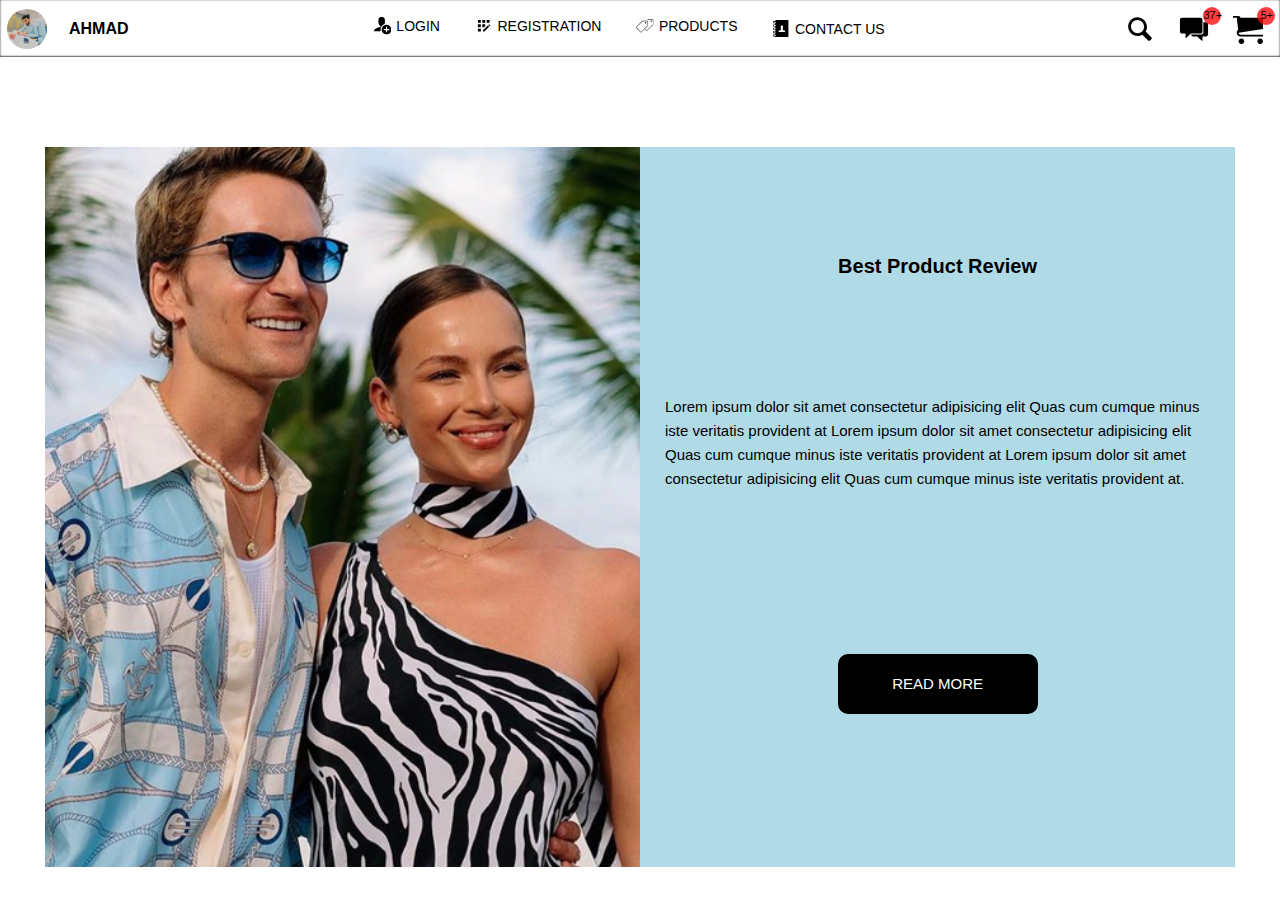
==== commit 82c7d6b1: "12th" ====
--- a/index.html
+++ b/index.html
@@ -152,6 +152,50 @@
         </div>
         <div class="content">
             <!-- contact Section Popup -->
+            <div class="page-wrapper">
+                <div class="content-wrapper">
+                    <input type="radio" name="toggle" id="toggle1">
+                    <input type="radio" name="toggle" id="toggle2">
+                    <input type="radio" name="toggle" id="toggle3">
+                    <section id="section-1">
+                        <div class="image-container">
+                            <img src="./img/home1.png" alt="">
+                        </div>
+                        <div class="info-container">
+                            <h1>Best Product Review</h1>
+                            <p>Lorem ipsum dolor sit amet consectetur adipisicing elit Quas cum cumque minus iste
+                                veritatis provident at Lorem ipsum dolor sit amet consectetur adipisicing elit Quas cum
+                                cumque minus iste veritatis provident at Lorem ipsum dolor sit amet consectetur
+                                adipisicing elit Quas cum cumque minus iste veritatis provident at.</p>
+                            <!-- <label class="btn btn--black btn--white btn--white__readmore" >Click Me.</label> -->
+                            <a href="./product.html" class="btn btn--black  ">Read
+                                More</a>
+                        </div>
+                    </section>
+                </div>
+            </div>
+            <div class="page-wrapper">
+                <div class="content-wrapper">
+                    <input type="radio" name="toggle" id="toggle1">
+                    <input type="radio" name="toggle" id="toggle2">
+                    <input type="radio" name="toggle" id="toggle3">
+                    <section id="section-1">
+                        <div class=" info-container-1">
+                            <h1>Best Product Review</h1>
+                            <p>Lorem ipsum dolor sit amet consectetur adipisicing elit Quas cum cumque minus iste
+                                veritatis provident at Lorem ipsum dolor sit amet consectetur adipisicing elit Quas cum
+                                cumque minus iste veritatis provident at Lorem ipsum dolor sit amet consectetur
+                                adipisicing elit Quas cum cumque minus iste veritatis provident at.</p>
+                                <a href="./product.html" class="btn btn--black  ">Read
+                                    More</a>
+                        </div>
+                        <div class="image-container">
+                            <img src="./img/home2.jpg" alt="">
+                        </div>
+
+                    </section>
+                </div>
+            </div>
             <div class="web-page">
                 <!-- <main class="manu-page"> -->
                 <div><!-- Left Column / Headphones Image -->
@@ -363,6 +407,7 @@
                 <span>S</span>
                 <span> </span>
                 <span> </span>
+                <span>00</span>
                 <span>B</span>
                 <span>R</span>
                 <span>A</span>
@@ -457,7 +502,7 @@
                 <span>N</span>
                 <span>I</span>
                 <span>C</span>
-                <span> </span>
+                <span>00</span>
                 <span> </span>
                 <span>P</span>
                 <span>R</span>
@@ -519,9 +564,6 @@
                 </div>
             </div>
             <a href="./product.html" class="  btn btn--black btn--white ">More Brands</a>
-            <!-- <footer>
-               
-            </footer> -->
 
             <div class="footer-data">
                 <footer>
--- a/css/indexstyle.css
+++ b/css/indexstyle.css
@@ -14,7 +14,6 @@
   margin: 0;
   padding: 0;
   box-sizing: border-box;
-  font-family: 'Sedgwick Ave Display', cursive;
   outline: none;
   border: none;
   text-decoration: none; }
@@ -82,6 +81,84 @@
 .section-login {
   margin: 1rem auto;
   width: 80%; }
+
+.page-wrapper {
+  display: flex;
+  justify-content: center;
+  align-items: center;
+  height: 100vh;
+  width: 100vw; }
+
+.content-wrapper {
+  display: flex;
+  width: 93vw;
+  min-height: 80vh;
+  position: relative; }
+  .content-wrapper input {
+    display: none; }
+
+/* #section-2, */
+#section-1 {
+  display: flex;
+  width: 93vw;
+  height: 100%;
+  position: absolute;
+  top: 0;
+  left: 0;
+  opacity: 1;
+  z-index: 5;
+  transition: transform 0.5s, opacity 0.5s; }
+
+.image-container {
+  width: 50%;
+  height: 100%;
+  background-color: lightblue;
+  display: flex;
+  justify-content: center;
+  align-items: center;
+  overflow: hidden; }
+  .image-container img {
+    flex-shrink: 0;
+    min-width: 100%;
+    min-height: 100%; }
+
+.info-container {
+  width: 50%;
+  height: 100%;
+  background: rgba(173, 216, 230, 0.953);
+  display: flex;
+  flex-direction: column;
+  justify-content: space-evenly;
+  align-items: center; }
+  .info-container-1 {
+    background-color: #1f2b2d;
+    width: 50%;
+    height: 100%;
+    display: flex;
+    flex-direction: column;
+    justify-content: space-evenly;
+    align-items: center; }
+    .info-container-1 h1 {
+      color: #FFFFFF;
+      font-size: 2rem;
+      font-weight: bold; }
+    .info-container-1 p {
+      color: #FFFFFF;
+      font-size: 1.5rem;
+      margin: 1rem 2.5rem; }
+  .info-container h1 {
+    color: #000;
+    font-size: 2rem;
+    font-weight: bold; }
+  .info-container label {
+    display: block;
+    cursor: pointer; }
+  .info-container p {
+    color: #000;
+    font-size: 1.5rem;
+    margin: 1rem 2.5rem; }
+  .info-container a {
+    margin: 5rem; }
 
 .heading-login {
   text-align: center;
@@ -1182,7 +1259,8 @@
   h2 span:nth-child(10) {
     animation-delay: 3s; }
   h2 span:nth-child(11) {
-    animation-delay: 3.3s; }
+    animation-delay: 3.3s;
+    color: transparent; }
   h2 span:nth-child(12) {
     animation-delay: 3.6s; }
   h2 span:nth-child(13) {
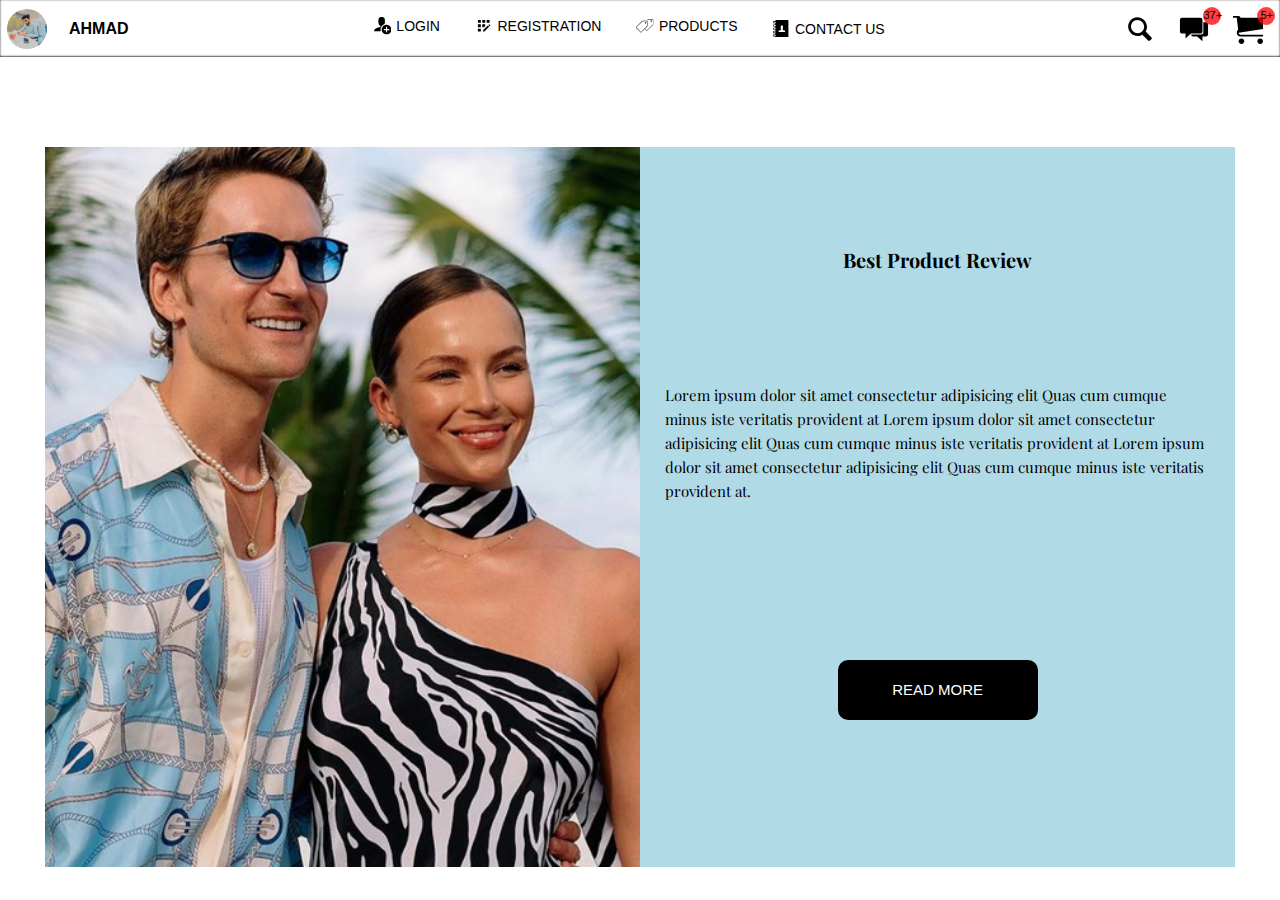
==== commit e9edc4e1: "13t" ====
--- a/index.html
+++ b/index.html
@@ -9,6 +9,9 @@
     <title>#MaNgo Marketplace</title>
 
     <link rel="stylesheet" href="https://cdnjs.cloudflare.com/ajax/libs/font-awesome/6.0.0/css/all.min.css" />
+    <link rel="preconnect" href="https://fonts.googleapis.com">
+    <link rel="preconnect" href="https://fonts.gstatic.com" crossorigin>
+    <link href="https://fonts.googleapis.com/css2?family=Playfair+Display&display=swap" rel="stylesheet">
     <!-- <link href="https://fonts.googleapis.com/css?family=Lato:100,300,400,700,900" rel="stylesheet"> -->
     <!--    <link rel="stylesheet" href="./CSS-Codes/icon-font.css"> -->
     <link rel="stylesheet" href="./css/indexstyle.css">
@@ -38,7 +41,7 @@
             <nav>
                 <ul class=" header sub-header">
                     <li class="sub-header__item  sub-header__item--active">
-                        <a href="#login" class="sub-header__link">
+                        <a href="./login.html" class="sub-header__link">
                             <svg class="sub-header__icon">
                                 <use xlink:href="img/sprite.svg#icon-user"></use>
                             </svg>
@@ -104,7 +107,7 @@
         <nav class="navigation__nav">
             <ul class="navigation__list">
                 <li class="navigation__item"><a href="./index.html" class="navigation__link"> home </a></li>
-                <li class="navigation__item"><a href="#login" class="navigation__link">Login </a></li>
+                <li class="navigation__item"><a href="./login.html" class="navigation__link">Login </a></li>
                 <li class="navigation__item"><a href="/Registration.html" class="navigation__link">Registration </a>
                 </li>
                 <li class="navigation__item"><a href="/Product.html" class="navigation__link">Products </a></li>
@@ -113,7 +116,7 @@
         </nav>
     </nav>
     <section class="container">
-        <div class="popup " id="login">
+        <!-- <div class="popup " id="login">
             <div class="popup__content ">
                 <div>
                     <div class="home-page__form">
@@ -126,11 +129,6 @@
                                 <input id="login-here" type="text" class="form__input" placeholder="Full Name">
                                 <label for="name" class="form__label">User Name</label>
                             </div>
-                            <!-- <div class="form__group">
-                                    <input type="email" class="form__input" placeholder="Email address" id="email"
-                                        required>
-                                    <label for="email" class="form__label">Email address</label>
-                                </div> -->
                             <div class="form__group">
                                 <input type="password" class="form__input" placeholder="Your Password" id="password">
                                 <label for="password" class="form__label">Password</label>
@@ -142,14 +140,13 @@
                                 <button href="go-to-main" class="btn">Login &rarr; </button>
                             </div>
                             <div class="l-1">
-                                <!-- l-1 label in _popup.scss at last.-->
                                 <strong> Don't have an account? <a href="/Registration.html">Register</a> </strong>
                             </div>
                         </form>
                     </div>
                 </div>
             </div>
-        </div>
+        </div>  -->
         <div class="content">
             <!-- contact Section Popup -->
             <div class="page-wrapper">
@@ -186,8 +183,8 @@
                                 veritatis provident at Lorem ipsum dolor sit amet consectetur adipisicing elit Quas cum
                                 cumque minus iste veritatis provident at Lorem ipsum dolor sit amet consectetur
                                 adipisicing elit Quas cum cumque minus iste veritatis provident at.</p>
-                                <a href="./product.html" class="btn btn--black  ">Read
-                                    More</a>
+                            <a href="./product.html" class="btn btn--black  ">Read
+                                More</a>
                         </div>
                         <div class="image-container">
                             <img src="./img/home2.jpg" alt="">
@@ -198,19 +195,12 @@
             </div>
             <div class="web-page">
                 <!-- <main class="manu-page"> -->
-                <div><!-- Left Column / Headphones Image -->
+                <!-- <div>
                     <div class="left-column">
-                        <!-- <img data-image="black" src="img/black.png" alt=""> -->
-                        <!-- <img data-image="blue" src="img/blue.png" alt=""> -->
                         <img data-image="red" class="active left-column__red left-column__img" src="img/black.png"
                             alt="redd">
                     </div>
-
-
-                    <!-- Right Column -->
                     <div class="right-column">
-
-                        <!-- Product Description -->
                         <div class="product-description">
                             <span>Headphones</span>
                             <h1>Beats EP</h1>
@@ -218,11 +208,7 @@
                                 high
                                 isolation. Sturdy headband and on-ear cushions suitable for live performance</p>
                         </div>
-
-                        <!-- Product Configuration -->
                         <div class="product-configuration">
-
-                            <!-- Product Color -->
                             <div class="product-color">
                                 <span>Color</span>
 
@@ -243,7 +229,6 @@
 
                             </div>
 
-                            <!-- Cable Configuration -->
                             <div class="cable-config">
                                 <span>Cable configuration</span>
 
@@ -257,7 +242,6 @@
                             </div>
                         </div>
 
-                        <!-- Product Pricing -->
                         <div class="product-price">
                             <span>148$</span>
                             <a href="#" class="btn btn-cart">Add to cart
@@ -267,23 +251,15 @@
                             </a>
                         </div>
                     </div>
-                </div>
-                <div>
-                    <!-- 2 -->
-
-                    <!-- Left Column / Headphones Image -->
+                </div> -->
+                <!-- 2 -->
+
+                <!-- <div>
                     <div class="left-column-1">
-                        <!-- <img data-image="black" src="img/black.png" alt=""> -->
-                        <!-- <img data-image="blue" src="img/blue.png" alt=""> -->
                         <img data-image="red" class="active  left-column__red-1 left-column__img" src="img/jacket.png"
                             alt="red">
                     </div>
-
-
-                    <!-- Right Column -->
                     <div class=" right-column right-column__1">
-
-                        <!-- Product Description -->
                         <div class="product-description">
                             <span>Jacket</span>
                             <h1>French DS</h1>
@@ -292,10 +268,7 @@
                                 isolation. Sturdy headband and on-ear cushions suitable for live performance</p>
                         </div>
 
-                        <!-- Product Configuration -->
                         <div class="product-configuration">
-
-                            <!-- Product Color -->
                             <div class="product-color">
                                 <span>Color</span>
 
@@ -315,8 +288,6 @@
                                 </div>
 
                             </div>
-
-                            <!-- Cable Configuration -->
                             <div class="cable-config">
                                 <span> Adjustable Size</span>
 
@@ -330,10 +301,8 @@
                             </div>
                         </div>
 
-                        <!-- Product Pricing -->
                         <div class="product-price-1">
                             <span>561$</span>
-                            <!-- <p> <del> 650$ </del> </p> -->
                             <a href="#" class="btn btn-cart">Add to cart
                                 <svg class="sub-header__icon-contact sub-header__icon-contact__1">
                                     <use xlink:href="img/sprite.svg#icon-cart"></use>
@@ -342,7 +311,7 @@
 
                         </div>
                     </div>
-                </div>
+                </div> -->
             </div>
             <h1 class="h1">Top RAted International Brands
 
--- a/css/indexstyle.css
+++ b/css/indexstyle.css
@@ -81,84 +81,12 @@
 .section-login {
   margin: 1rem auto;
   width: 80%; }
-
-.page-wrapper {
-  display: flex;
-  justify-content: center;
-  align-items: center;
-  height: 100vh;
-  width: 100vw; }
-
-.content-wrapper {
-  display: flex;
-  width: 93vw;
-  min-height: 80vh;
-  position: relative; }
-  .content-wrapper input {
-    display: none; }
-
-/* #section-2, */
-#section-1 {
-  display: flex;
-  width: 93vw;
-  height: 100%;
-  position: absolute;
-  top: 0;
-  left: 0;
-  opacity: 1;
-  z-index: 5;
-  transition: transform 0.5s, opacity 0.5s; }
-
-.image-container {
-  width: 50%;
-  height: 100%;
-  background-color: lightblue;
-  display: flex;
-  justify-content: center;
-  align-items: center;
-  overflow: hidden; }
-  .image-container img {
-    flex-shrink: 0;
-    min-width: 100%;
-    min-height: 100%; }
-
-.info-container {
-  width: 50%;
-  height: 100%;
-  background: rgba(173, 216, 230, 0.953);
-  display: flex;
-  flex-direction: column;
-  justify-content: space-evenly;
-  align-items: center; }
-  .info-container-1 {
-    background-color: #1f2b2d;
-    width: 50%;
-    height: 100%;
-    display: flex;
-    flex-direction: column;
-    justify-content: space-evenly;
-    align-items: center; }
-    .info-container-1 h1 {
-      color: #FFFFFF;
-      font-size: 2rem;
-      font-weight: bold; }
-    .info-container-1 p {
-      color: #FFFFFF;
-      font-size: 1.5rem;
-      margin: 1rem 2.5rem; }
-  .info-container h1 {
-    color: #000;
-    font-size: 2rem;
-    font-weight: bold; }
-  .info-container label {
-    display: block;
-    cursor: pointer; }
-  .info-container p {
-    color: #000;
-    font-size: 1.5rem;
-    margin: 1rem 2.5rem; }
-  .info-container a {
-    margin: 5rem; }
+  .section-login-login {
+    width: 45%;
+    margin-bottom: 10rem; }
+    @media (max-width: 37.5em) {
+      .section-login-login {
+        width: 80%; } }
 
 .heading-login {
   text-align: center;
@@ -516,6 +444,14 @@
     transform: rotate(0deg);
     height: auto;
     width: auto; }
+  .form__l1 {
+    margin: 0 auto;
+    transform: rotate(3deg);
+    height: auto;
+    width: auto;
+    border: 2px solid #000; }
+  .form__l {
+    margin: 5rem auto; }
   .form__group:not(:last-child) {
     margin: 0 1.5rem; }
   .form__input {
@@ -988,6 +924,91 @@
     background-color: red;
     left: 0px;
     top: 0px; } }
+
+.page-wrapper {
+  display: flex;
+  justify-content: center;
+  align-items: center;
+  height: 100vh;
+  width: 100vw; }
+
+.content-wrapper {
+  display: flex;
+  width: 93vw;
+  min-height: 80vh;
+  position: relative; }
+  .content-wrapper input {
+    display: none; }
+
+/* #section-2, */
+#section-1 {
+  display: flex;
+  width: 93vw;
+  height: 100%;
+  position: absolute;
+  top: 0;
+  left: 0;
+  opacity: 1;
+  z-index: 5;
+  transition: transform 0.5s, opacity 0.5s; }
+
+.image-container {
+  width: 50%;
+  height: 100%;
+  background-color: lightblue;
+  display: flex;
+  justify-content: center;
+  align-items: center;
+  overflow: hidden; }
+  .image-container img {
+    flex-shrink: 0;
+    min-width: 100%;
+    min-height: 100%; }
+    .image-container img:hover {
+      transform: scale(0.853);
+      transition: all .3s; }
+
+.info-container {
+  width: 50%;
+  height: 100%;
+  background: rgba(173, 216, 230, 0.953);
+  display: flex;
+  flex-direction: column;
+  justify-content: space-evenly;
+  align-items: center; }
+  .info-container-1 {
+    background-color: #1f2b2d;
+    width: 50%;
+    height: 100%;
+    display: flex;
+    flex-direction: column;
+    justify-content: space-evenly;
+    align-items: center; }
+    .info-container-1 h1 {
+      color: #FFFFFF;
+      font-size: 2rem;
+      font-weight: bold;
+      font-family: 'Playfair Display', serif; }
+    .info-container-1 p {
+      color: #FFFFFF;
+      font-size: 1.5rem;
+      margin: 1rem 2.5rem;
+      font-family: 'Playfair Display', serif; }
+  .info-container h1 {
+    color: #000;
+    font-size: 2rem;
+    font-weight: bold;
+    font-family: 'Playfair Display', serif; }
+  .info-container label {
+    display: block;
+    cursor: pointer; }
+  .info-container p {
+    color: #000;
+    font-size: 1.5rem;
+    margin: 1rem 2.5rem;
+    font-family: 'Playfair Display', serif; }
+  .info-container a {
+    margin: 5rem; }
 
 .left-column {
   width: 65%; }
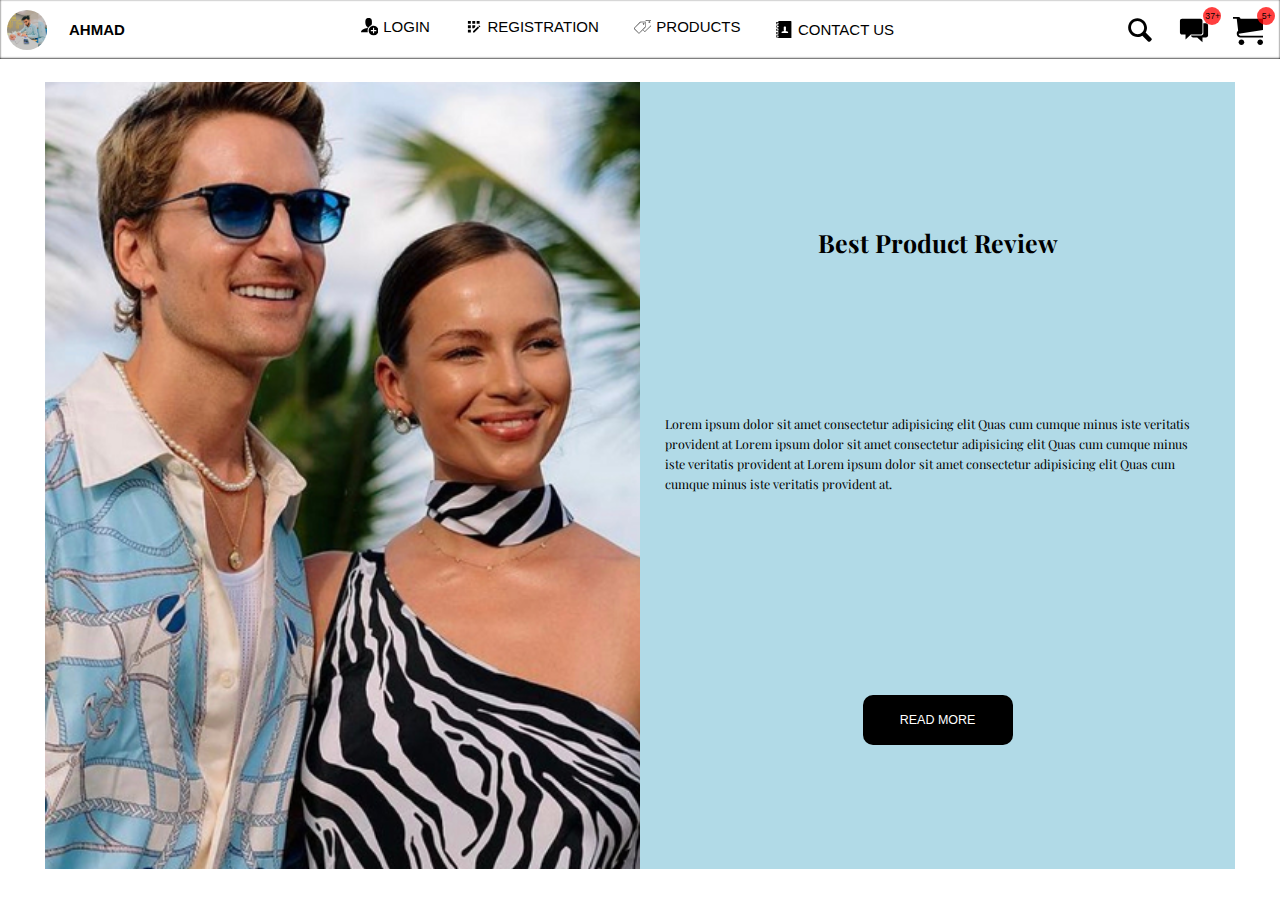
==== commit 1aa4e9b0: "14" ====
--- a/index.html
+++ b/index.html
@@ -164,8 +164,7 @@
                                 veritatis provident at Lorem ipsum dolor sit amet consectetur adipisicing elit Quas cum
                                 cumque minus iste veritatis provident at Lorem ipsum dolor sit amet consectetur
                                 adipisicing elit Quas cum cumque minus iste veritatis provident at.</p>
-                            <!-- <label class="btn btn--black btn--white btn--white__readmore" >Click Me.</label> -->
-                            <a href="./product.html" class="btn btn--black  ">Read
+                            <a href="./product.html" class="btn">Read
                                 More</a>
                         </div>
                     </section>
@@ -183,7 +182,7 @@
                                 veritatis provident at Lorem ipsum dolor sit amet consectetur adipisicing elit Quas cum
                                 cumque minus iste veritatis provident at Lorem ipsum dolor sit amet consectetur
                                 adipisicing elit Quas cum cumque minus iste veritatis provident at.</p>
-                            <a href="./product.html" class="btn btn--black  ">Read
+                            <a href="./product.html" class="btn">Read
                                 More</a>
                         </div>
                         <div class="image-container">
@@ -309,7 +308,7 @@
                                 </svg>
                             </a>
 
-                        </div>
+                        </div> content
                     </div>
                 </div> -->
             </div>
@@ -364,7 +363,7 @@
                     </div>
                 </div>
             </div>
-            <a href="./product.html" class="  btn btn--black btn--white ">More Brands</a>
+            <a href="./product.html" class="  btn btn--white ">More Brands</a>
             <h2 class="h1">
                 <span>G</span>
                 <span>A</span>
@@ -405,7 +404,7 @@
                                 <p class="card-2__price-only">Deal Minimum Order</p>
                                 <p class="card-2__price-value">$297</p>
                             </div>
-                            <a href="#" class="btn btn--black"> Order now</a>
+                            <a href="#" class="btn "> Order now</a>
                         </div>
                     </div>
                 </div>
@@ -431,7 +430,7 @@
                                 <p class="card-2__price-only">Deal Minimum Order</p>
                                 <p class="card-2__price-value">$146</p>
                             </div>
-                            <a href="#" class="btn btn--black"> Order now</a>
+                            <a href="#" class="btn "> Order now</a>
                         </div>
                     </div>
                 </div>
@@ -454,12 +453,12 @@
                                 <p class="card-2__price-only">Deal Minimum Order</p>
                                 <p class="card-2__price-value">$146</p>
                             </div>
-                            <a href="#" class="btn btn--black"> Order now</a>
-                        </div>
-                    </div>
-                </div>
-            </div>
-            <a href="./product.html" class="  btn btn--black btn--white ">More Brands</a>
+                            <a href="#" class="btn "> Order now</a>
+                        </div>
+                    </div>
+                </div>
+            </div>
+            <a href="./product.html" class="  btn  btn--white ">More Brands</a>
             <h2 class="h1">
                 <span>E</span>
                 <span>L</span>
@@ -494,7 +493,7 @@
                         <div class="content2">
                             <p>Lorem ipsum dolor sit amet consectetur adipisicing elit. Quas cum cumque minus iste
                                 veritatis provident at.</p>
-                            <a href="./product.html" class="btn btn--black btn--white btn--white__readmore">Read
+                            <a href="./product.html" class="btn  btn--white btn--white__readmore">Read
                                 More</a>
                         </div>
                     </div>
@@ -510,7 +509,7 @@
                         <div class="content2">
                             <p>Lorem ipsum dolor sit amet consectetur adipisicing elit. Quas cum cumque minus iste
                                 veritatis provident at.</p>
-                            <a href="./product.html" class="btn btn--black btn--white btn--white__readmore">Read
+                            <a href="./product.html" class="btn  btn--white btn--white__readmore">Read
                                 More</a>
                         </div>
                     </div>
@@ -526,13 +525,13 @@
                         <div class="content2">
                             <p>Lorem ipsum dolor sit amet consectetur adipisicing elit. Quas cum cumque minus iste
                                 veritatis provident at.</p>
-                            <a class="btn btn--black btn--white btn--white__readmore" href="./product.html">Read
+                            <a class="btn  btn--white btn--white__readmore" href="./product.html">Read
                                 More</a>
                         </div>
                     </div>
                 </div>
             </div>
-            <a href="./product.html" class="  btn btn--black btn--white ">More Brands</a>
+            <a href="./product.html" class="  btn  btn--white ">More Brands</a>
 
             <div class="footer-data">
                 <footer>
--- a/css/indexstyle.css
+++ b/css/indexstyle.css
@@ -1,3 +1,4 @@
+@import url("https://fonts.googleapis.com/css?family=Raleway:400,700");
 :root {
   --color-grey-light-1: #faf9f9;
   --color-grey-light-2: #f4f2f2;
@@ -56,24 +57,16 @@
   scroll-behavior: smooth; }
   @media only screen and (max-width: 56.25em) {
     .container {
-      height: 92vh;
-      padding-top: 10rem; } }
-  @media only screen and (max-width: 37.5em) {
-    .container {
-      padding-top: 7rem; } }
-  @media only screen and (max-width: 31.25em) {
-    .container {
-      padding-top: 4rem; } }
+      height: 92vh; } }
 
 .content {
-  height: 82vh;
   width: 100%;
   max-width: 1500px;
   margin: 0 auto;
   background: transparent; }
 
 .web-page {
-  padding: 3rem; }
+  padding: .5rem; }
   @media screen and (min-width: 31.25em) and (max-width: 37.5em) {
     .web-page {
       height: 115rem; } }
@@ -87,6 +80,149 @@
     @media (max-width: 37.5em) {
       .section-login-login {
         width: 80%; } }
+
+.container2 {
+  display: flex;
+  align-items: center;
+  justify-content: center; }
+
+.screen {
+  background: linear-gradient(90deg, #555555, #000000);
+  position: relative;
+  width: 75rem;
+  box-shadow: 0px 0px 24px #5C5696; }
+
+.screen__content {
+  z-index: 1;
+  position: relative;
+  height: 100%; }
+
+.screen__background {
+  position: absolute;
+  top: 0;
+  left: 0;
+  right: 0;
+  bottom: 0;
+  z-index: 0;
+  -webkit-clip-path: inset(0 0 0 0);
+  clip-path: inset(0 0 0 0); }
+
+.screen__background__shape {
+  transform: rotate(45deg);
+  position: absolute; }
+
+.screen__background__shape1 {
+  height: 520px;
+  width: 520px;
+  background: #FFF;
+  top: -50px;
+  right: 120px;
+  border-radius: 0 72px 0 0; }
+
+.screen__background__shape2 {
+  height: 220px;
+  width: 220px;
+  /* background: #6C63AC;	 */
+  background-color: #383737;
+  top: -172px;
+  right: 0;
+  border-radius: 32px; }
+
+.screen__background__shape3 {
+  height: 540px;
+  width: 190px;
+  background: linear-gradient(270deg, #2a2a2b, #000000);
+  top: -24px;
+  right: 0;
+  border-radius: 32px; }
+
+.screen__background__shape4 {
+  height: 40rem;
+  width: 20rem;
+  background: #3b3b3b;
+  top: 42rem;
+  right: 5rem;
+  border-radius: 6rem; }
+
+.login {
+  width: 45rem;
+  padding: 2rem; }
+
+.login__field {
+  padding: 1px 0px;
+  position: relative; }
+
+.login__icon {
+  position: absolute;
+  top: 3rem;
+  color: #7875B5; }
+
+.login__input {
+  border: none;
+  border-bottom: 2px solid #252525;
+  background: none;
+  padding: 1rem;
+  /* padding-left: 24px;  */
+  font-weight: 700;
+  width: 75%;
+  transition: .2s; }
+
+.login__input:active,
+.login__input:focus,
+.login__input:hover {
+  outline: none;
+  border-bottom-color: #6A679E; }
+
+.login__submit {
+  background: #fff;
+  font-size: 14px;
+  margin-top: 3rem;
+  padding: 1.6rem 2rem;
+  border-radius: 2.6rem;
+  border: 1px solid #D4D3E8;
+  text-transform: uppercase;
+  font-weight: 700;
+  display: flex;
+  align-items: center;
+  width: 100%;
+  color: #4C489D;
+  box-shadow: 0px 2px 2px #5C5696;
+  cursor: pointer;
+  transition: .2s; }
+
+.login__submit:active,
+.login__submit:focus,
+.login__submit:hover {
+  border-color: #6A679E;
+  outline: none; }
+
+.button__icon {
+  font-size: 24px;
+  margin-left: auto;
+  color: #7875B5; }
+
+.social-login {
+  position: absolute;
+  height: 8.75rem;
+  width: 10rem;
+  text-align: center;
+  bottom: 0px;
+  right: 0px;
+  color: #fff; }
+
+.social-icons {
+  display: flex;
+  align-items: center;
+  justify-content: center; }
+
+.social-login__icon {
+  padding: 20px 10px;
+  color: #fff;
+  text-decoration: none;
+  text-shadow: 0px 0px 8px #7875B5; }
+
+.social-login__icon:hover {
+  transform: scale(1.5); }
 
 .heading-login {
   text-align: center;
@@ -116,7 +252,7 @@
   list-style: none; }
   .header__fix {
     list-style: none;
-    font-size: 1.4rem;
+    font-size: 1.5rem;
     width: 100%;
     opacity: 999;
     overflow: hidden;
@@ -154,7 +290,7 @@
     transform: translateY(2px);
     width: 100%; }
   .user-nav__notification {
-    font-size: 1.1rem;
+    font-size: 0.875rem;
     height: 1.8rem;
     width: 1.8rem;
     border-radius: 50%;
@@ -178,7 +314,7 @@
     justify-content: center;
     align-items: center;
     padding-left: .5rem;
-    font-size: 1.6rem;
+    font-size: 1.5rem;
     color: #000;
     animation: moveInRight 2s ease-out;
     animation-delay: .2s;
@@ -241,55 +377,86 @@
   font-weight: bold;
   fill: #695e5e; }
 
-.popup {
-  height: 100%;
-  width: 100%;
-  position: fixed;
-  top: 0;
-  left: 0;
-  background: rgba(0, 0, 0, 0.955);
-  z-index: 9999;
-  opacity: 0;
-  visibility: hidden;
-  transition: all .3s; }
-  .popup__content {
-    margin: 10% auto;
-    height: 50rem;
-    width: 40rem;
-    background-color: #FFFFFF;
-    box-shadow: -0.2rem 1rem 1rem 0 #FFFFFF;
-    display: table;
-    overflow: hidden;
-    opacity: 0;
-    transform: translate(-50%, -50%) scale(0.25);
-    transition: all .5s .2s; }
-  .popup:target {
-    opacity: 1;
-    visibility: visible; }
-  .popup:target .popup__content {
-    opacity: 1;
-    transform: translate(0%, 30%) scale(1);
-    transform: rotate(3deg); }
-  .popup__close:link, .popup__close:visited {
-    color: #ff0000;
-    position: absolute;
-    top: 2.5rem;
-    right: 2.5rem;
-    font-size: 3rem;
-    text-decoration: none;
-    display: inline-block;
-    transition: all .2s;
-    line-height: 1; }
-  .popup__close:hover {
-    color: #695e5e; }
-
+/* 
+.popup {
+    height: 100%;
+    width: 100%;
+    position: fixed;
+    top: 0;
+    left: 0;
+    background: rgba($color-black, .955);
+    z-index: 9999;
+    opacity: 0;
+    visibility: hidden;
+    transition: all .3s;
+    // @supports (~webkit-backdrop-filter: blur(10px)) or (backdrop-filter: blur(10px)){
+    //     ~webkit-backdrop-filter: blur(10px);
+    //     backdrop-filter: blur(10px);
+    //     background-color: rgba($color-black, .3);
+
+    // }
+
+
+
+
+
+
+    &__content {
+        // // @include absCenter;
+        margin: 10% auto;
+        height: 50rem;
+        width: 40rem;
+        background-color: $color-white;
+        box-shadow: -0.2rem 1rem 1rem 0 $color-white;
+        display: table;
+        overflow: hidden;
+        opacity: 0;
+        transform: translate(-50%, -50%) scale(.25);
+        transition: all .5s .2s;
+    }
+
+
+
+    //Open states
+    &:target {
+        opacity: 1;
+        visibility: visible;
+    }
+
+    &:target &__content {
+        opacity: 1;
+        transform: translate(0%, 30%) scale(1);
+        transform: rotate(3deg);
+    }
+
+    &__close {
+
+        &:link,
+        &:visited {
+            color: $color-secondary;
+            position: absolute;
+            top: 2.5rem;
+            right: 2.5rem;
+            font-size: 3rem;
+            text-decoration: none;
+            display: inline-block;
+            transition: all .2s;
+            line-height: 1;
+        }
+
+        &:hover {
+            color: $color-heading;
+        }
+    }
+}
+*/
 .l-1 {
-  font-size: 1.7rem;
+  font-size: 1.5rem;
   color: #000;
   text-align: center;
   padding: .5rem 1rem; }
   .l-1__1 {
-    font-size: 1.3rem;
+    font-size: 1rem;
     color: #000;
     text-align: left;
     padding: .5rem;
@@ -455,7 +622,7 @@
   .form__group:not(:last-child) {
     margin: 0 1.5rem; }
   .form__input {
-    font-size: 1.5rem;
+    font-size: 1rem;
     font-family: inherit;
     padding: 2% 7%;
     border-radius: .7rem;
@@ -464,7 +631,20 @@
     box-shadow: 0.5rem 0.5rem 0.7rem -0.5rem #000;
     width: 100%;
     display: block;
-    transition: all .3s; }
+    transition: all .3s;
+    /*
+        &-1 {
+            height: 100%;
+            width: 100%;
+            border: none;
+            outline: none;
+            font-size: 16px;
+            background: #ffffff;
+            border-radius: 1rem;
+            padding: 0 15px;
+            resize: none;
+
+        } */ }
     .form__input:focus {
       outline: none;
       box-shadow: 0 1rem 2rem rgba(0, 0, 0, 0.1);
@@ -479,18 +659,8 @@
       color: #695e5e;
       transform: skewY(0deg) skewX(0deg) scale(1.08);
       text-shadow: 0.5rem 1rem 2rem rgba(255, 255, 255, 0.2); }
-    .form__input-1 {
-      height: 100%;
-      width: 100%;
-      border: none;
-      outline: none;
-      font-size: 16px;
-      background: #ffffff;
-      border-radius: 1rem;
-      padding: 0 15px;
-      resize: none; }
   .form__label {
-    font-size: 1.4rem;
+    font-size: 0.875rem;
     font-weight: 700;
     margin-left: 2rem;
     margin-top: .7rem;
@@ -532,13 +702,14 @@
 
 }*/
 .btn {
-  font-size: 1.5rem;
-  height: 4rem;
-  width: 20rem;
+  font-size: 1.25rem;
+  height: 5rem;
+  width: 15rem;
   margin: .5rem auto;
+  margin-bottom: 3rem;
   font-weight: 300;
   text-transform: uppercase;
-  border-radius: 10rem;
+  border-radius: 1rem;
   border: none;
   color: #FFFFFF;
   position: relative;
@@ -562,33 +733,20 @@
     .btn:hover:focus {
       outline: none;
       animation: pulsate 1s infinite; }
-  .btn-cart {
-    height: 6rem;
-    border-radius: 1rem; }
-  .btn--black {
-    background-color: black;
-    border-radius: 1rem;
-    height: 6rem; }
   .btn--white {
     text-transform: none;
-    font-size: 2rem; }
+    font-size: 1.25rem; }
     .btn--white:hover {
       background-color: rgba(105, 94, 94, 0.1);
       color: #000;
       border: 1px solid black;
       font-weight: 600; }
     .btn--white__readmore {
-      font-size: 1.1rem;
-      height: 3rem;
-      width: 10rem;
-      display: inline-block;
+      height: 4rem;
+      width: 12rem;
+      margin: .5rem;
       text-align: center;
-      border-radius: .3rem; }
-      @media screen and (max-width: 768px) {
-        .btn--white__readmore {
-          font-size: 2rem;
-          height: 6rem;
-          width: 18rem; } }
+      border-radius: .8rem; }
 
 .contact-page {
   width: 85%;
@@ -935,7 +1093,7 @@
 .content-wrapper {
   display: flex;
   width: 93vw;
-  min-height: 80vh;
+  min-height: 95vh;
   position: relative; }
   .content-wrapper input {
     display: none; }
@@ -986,17 +1144,17 @@
     align-items: center; }
     .info-container-1 h1 {
       color: #FFFFFF;
-      font-size: 2rem;
+      font-size: 2.5rem;
       font-weight: bold;
       font-family: 'Playfair Display', serif; }
     .info-container-1 p {
       color: #FFFFFF;
-      font-size: 1.5rem;
+      font-size: 1.25rem;
       margin: 1rem 2.5rem;
       font-family: 'Playfair Display', serif; }
   .info-container h1 {
     color: #000;
-    font-size: 2rem;
+    font-size: 2.5rem;
     font-weight: bold;
     font-family: 'Playfair Display', serif; }
   .info-container label {
@@ -1004,7 +1162,7 @@
     cursor: pointer; }
   .info-container p {
     color: #000;
-    font-size: 1.5rem;
+    font-size: 1.25rem;
     margin: 1rem 2.5rem;
     font-family: 'Playfair Display', serif; }
   .info-container a {
@@ -1248,7 +1406,7 @@
         gap: 4rem; } }
 
 .h1 {
-  font-size: 3rem;
+  font-size: 2.5rem;
   text-align: center;
   color: black;
   animation: animation-h1 3s ease-in-out;
@@ -1368,11 +1526,11 @@
   .contenntt ul {
     padding: 0 20px;
     color: #fff;
-    font-size: 18px;
+    font-size: 1.25rem;
     padding-bottom: 5px;
     list-style: none; }
   .contenntt p {
-    font-size: 14px; }
+    font-size: 0.875rem; }
   @media only screen and (max-width: 800px) {
     .contenntt {
       margin-top: 2rem; } }
@@ -1382,7 +1540,7 @@
   top: -52%;
   height: 52%;
   width: 50%;
-  font-size: 1.6rem;
+  font-size: 1.25rem;
   background: #333;
   border-top: 10px solid #ffffff;
   border-right: 10px solid #ffffff;
@@ -1495,7 +1653,7 @@
         width: 65rem;
         height: 80rem; } }
   .card-2__heading {
-    font-size: 2.8rem;
+    font-size: 2.5rem;
     font-weight: 300;
     text-transform: uppercase;
     text-align: center;
@@ -1529,10 +1687,10 @@
     margin-bottom: 8rem;
     color: #FFFFFF; }
   .card-2__price-only {
-    font-size: 1.4rem;
+    font-size: 1.5rem;
     text-transform: uppercase; }
   .card-2__price-value {
-    font-size: 6rem;
+    font-size: 2.5rem;
     font-weight: 100; }
 
 .row {
@@ -1609,7 +1767,6 @@
 
 .content2 a {
   text-decoration: none;
-  font-weight: 900;
   padding: 5px;
   border: 1px solid #333; }
 
@@ -1991,3 +2148,14 @@
 .youtube:hover .tooltip {
   background: #FF0000;
   color: #000; }
+
+/* 
+heading 3 rem
+sub heading 1.5rem
+form__input font size 1.2rem 
+form__label font-size .8rem
+
+
+
+
+*/
